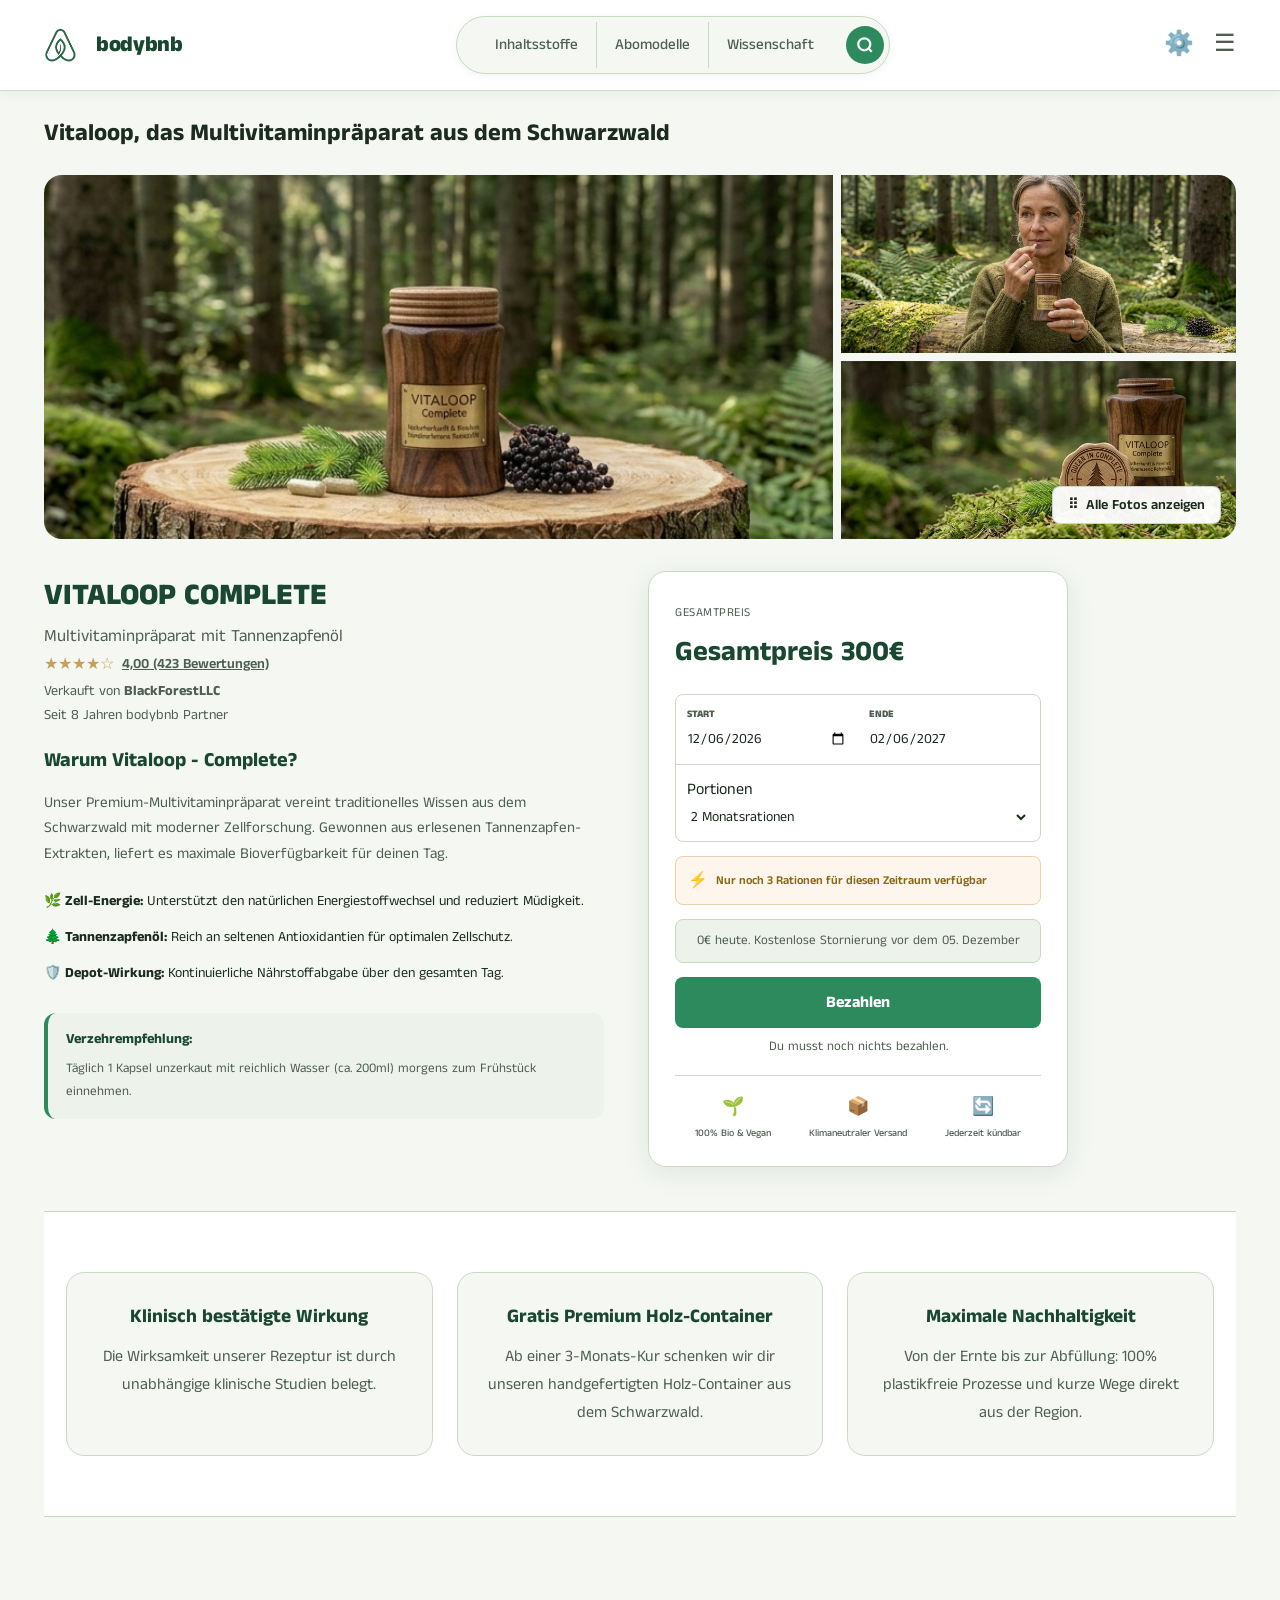
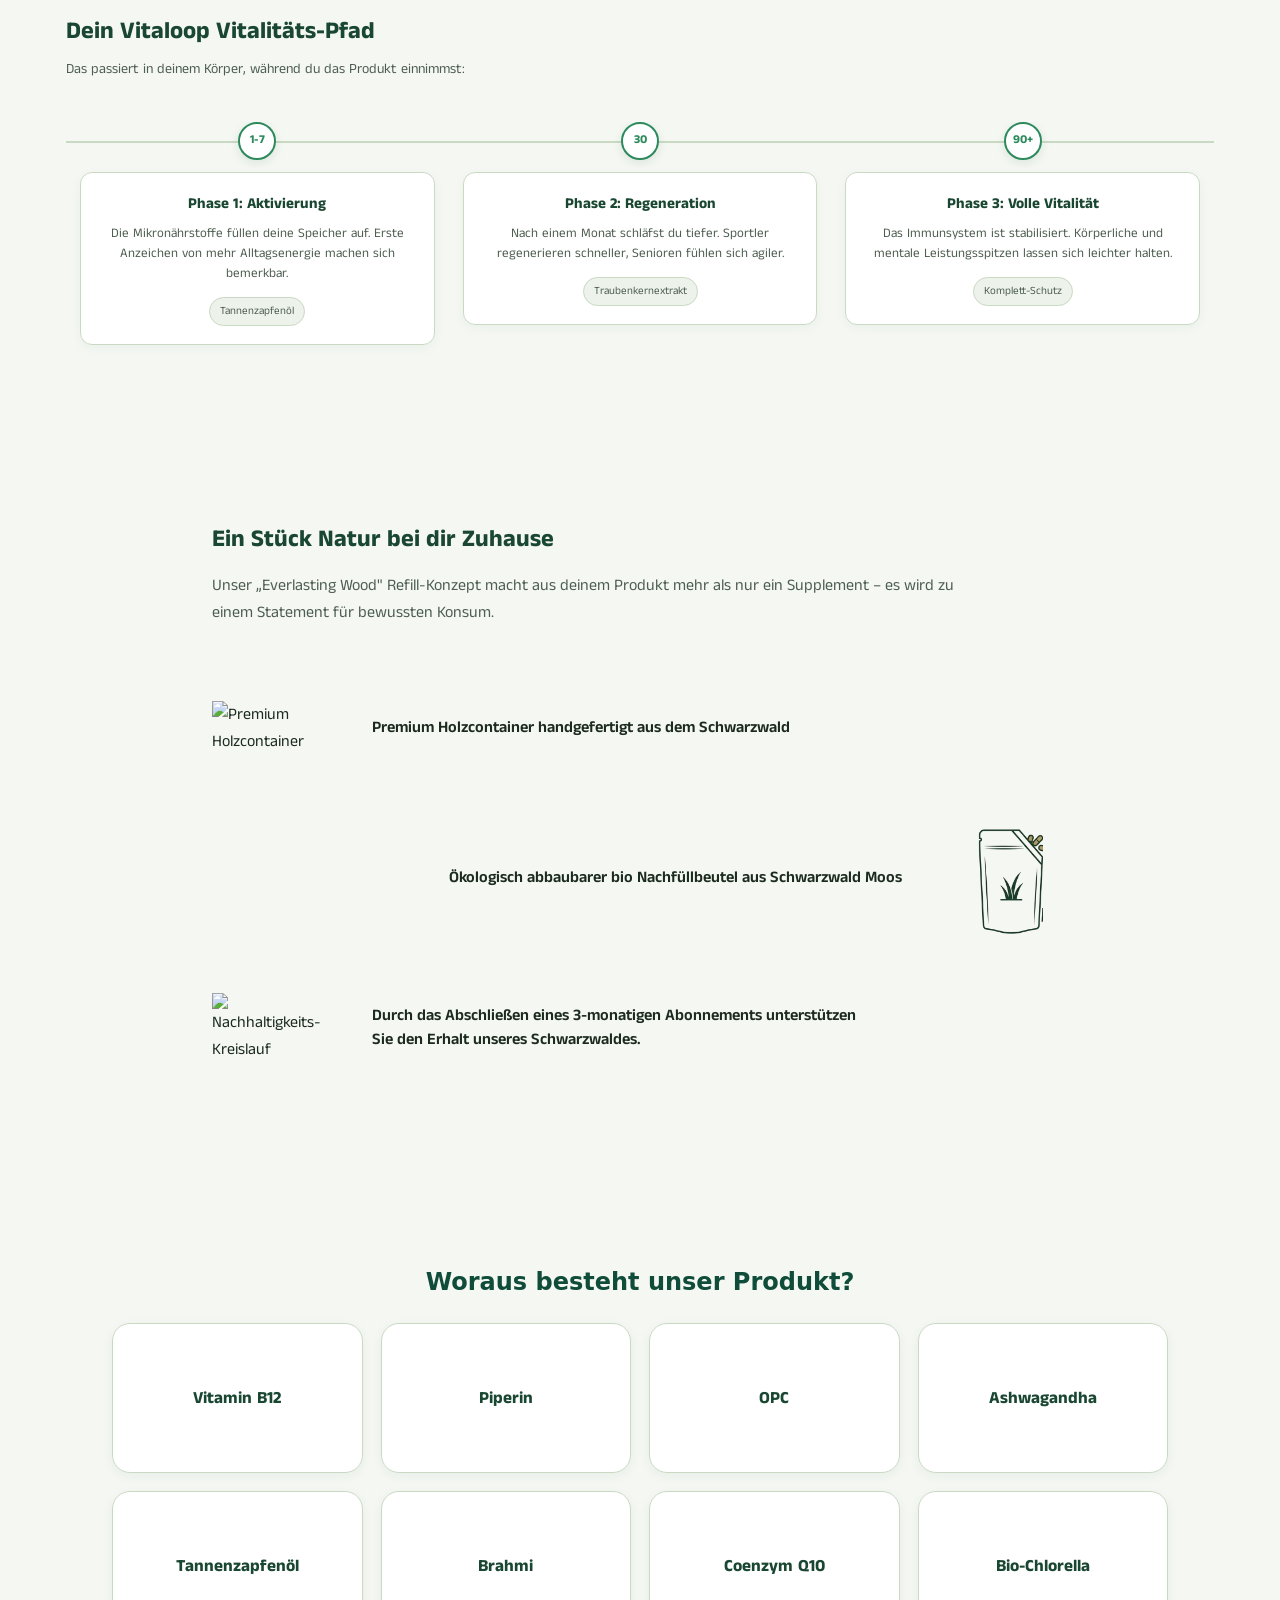
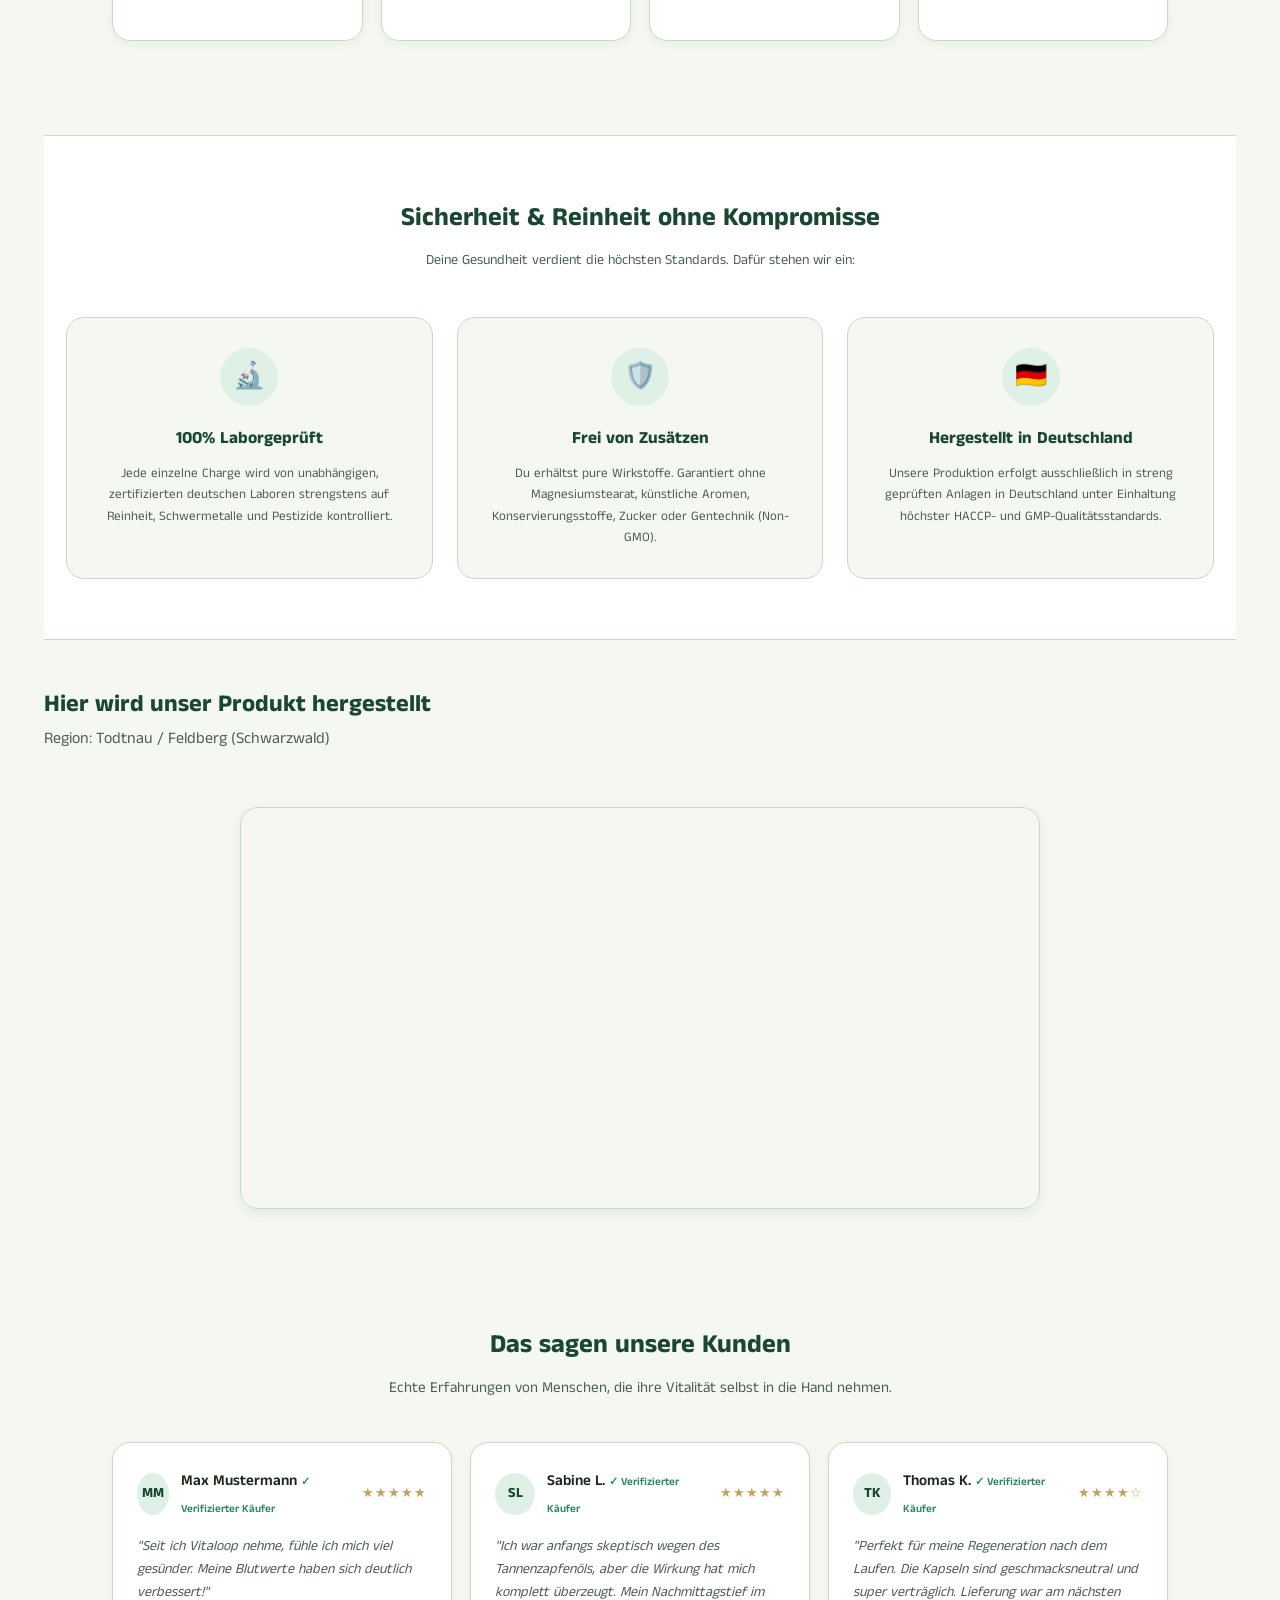
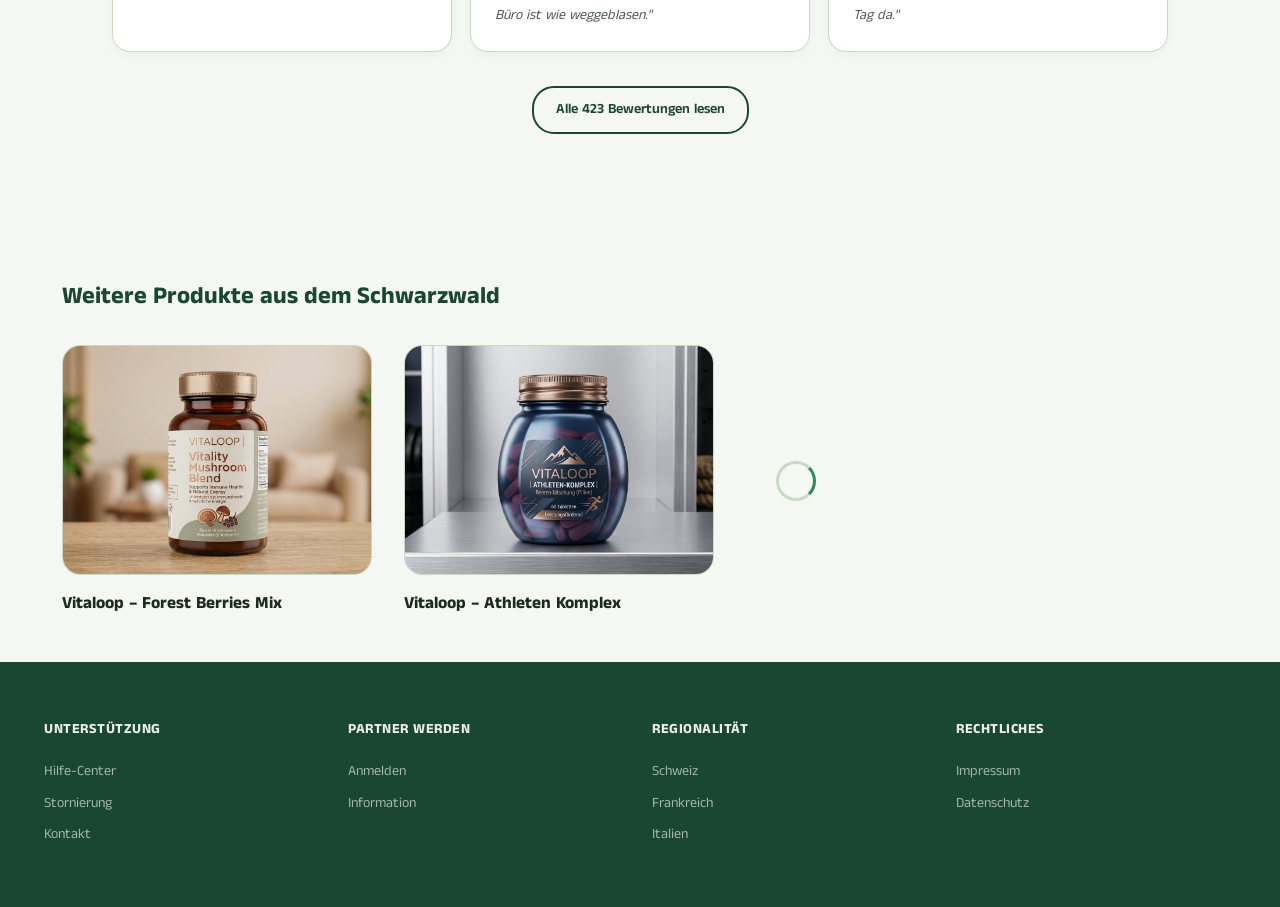
==== index.html @ e83a1201 "Add files via upload" ====
<!DOCTYPE html>
<html lang="de">
<head>
    <meta charset="UTF-8">
    <meta name="viewport" content="width=device-width, initial-scale=1.0">
    <title>Vitaloop</title>
    <link rel="icon" type="image/png" href="Screenshot 2026-05-13 132258.png">
    <link rel="preconnect" href="https://fonts.googleapis.com">
    <link rel="preconnect" href="https://fonts.gstatic.com" crossorigin>
    <link href="https://fonts.googleapis.com/css2?family=Anek+Tamil:wght@100..800&display=swap" rel="stylesheet">
    <link rel="stylesheet" href="style.css">
</head>
<body>
    <div id="top"></div>

    <div class="scroll-progress-container">
        <div class="scroll-progress-bar" id="scrollBar"></div>
    </div>

<header class="header">
    <a href="#top" style="text-decoration: none; color: inherit;">
        <div class="logo-area" id="logo-scroll" style="cursor: pointer;">
            <img src="LogoRentner.png" alt="bodybnb Logo" class="header-logo">
            <span class="brand-name">bodybnb</span>
        </div>
    </a>
    <div class="nav-search-container">
        <ul class="nav-menu">
            <li class="nav-item">
                Inhaltsstoffe
                <ul class="dropdown">
                    <li>Vitamin A</li>
                    <li>Vitamin B</li>
                    <li>Vitamin B12</li>
                    <li>Vitamin C</li>
                    <li>Vitamin D</li>
                    <li>Vitamin E</li>
                    <li>Vitamin K</li>
                </ul>
            </li>
            <li class="nav-item">
                Abomodelle
                <ul class="dropdown">
                    <li>1 Monat</li>
                    <li>3 Monate</li>
                    <li>6 Monate</li>
                    <li>12 Monate</li>
                </ul>
            </li>
            <li class="nav-item">
                Wissenschaft
                <ul class="dropdown">
                    <li>Hersteller</li>
                    <li>Information</li>
                </ul>
            </li>
        </ul>
        <button class="search-btn">
            <svg width="18" height="18" viewBox="0 0 24 24" fill="none" stroke="currentColor" stroke-width="3">
                <circle cx="11" cy="11" r="8"></circle>
                <line x1="21" y1="21" x2="16.65" y2="16.65"></line>
            </svg>
        </button>
    </div>

   <div class="right-icons">
    
    <div class="dropdown-wrapper">
        <span id="settings-trigger" style="cursor:pointer;">⚙️</span>
        <div id="country-modal" class="dropdown-popover">
            <div class="modal-content">
                <h4>Land auswählen</h4>
                <ul>
                    <li><a href="#">Schweiz</a></li>
                    <li><a href="#">Frankreich</a></li>
                    <li><a href="#">Italien</a></li>
                    <li><a href="#">Schweden</a></li>
                </ul>
            </div>
        </div>
    </div>

    <div class="dropdown-wrapper">
        <span id="burger-trigger" style="cursor:pointer;">☰</span>
        <div id="burger-modal" class="dropdown-popover">
            <div class="modal-content">
                <ul>
                    <li><a href="#">Registrieren</a></li>
                    <li><a href="#" class="logout-link">Ausloggen</a></li>
                </ul>
            </div>
        </div>
    </div>

</div>
</header>

<div class="action-bar-top">
    <div class="product-main-title">
        Vitaloop, das Multivitaminpräparat aus dem Schwarzwald
    </div>
</div>

<section class="gallery-grid">
    <div class="main-image-container">
        <img src="HeaderBild1.0.png" alt="Vitaloop Hauptbild" class="gallery-img-large">
    </div>
    <div class="side-images-container">
        <div class="side-image-wrapper">
            <img src="HeaderBild4.0.png" alt="Vitaloop Detail" class="gallery-img-small top-right">
        </div>
        <div class="side-image-wrapper">
            <img src="HeaderBild3.0.png" alt="Vitaloop Holzcontainer" class="gallery-img-small bottom-right">
            <button id="show-all-photos">
                <span>⠿</span> Alle Fotos anzeigen
            </button>
        </div>
    </div>
</section>

<main class="main-content">

    <div class="booking-and-info">

         <div class="product-display">
            <div class="product-header-info">
                <h1 class="product-title">VITALOOP COMPLETE</h1>
                <p class="product-subtitle">Multivitaminpräparat mit Tannenzapfenöl</p>
                <div class="rating-line">
                    <span class="stars">★★★★☆</span>
                    <span class="rating-text">4,00 (423 Bewertungen)</span>
                </div>
                <p class="seller-info">Verkauft von <strong>BlackForestLLC</strong></p>
                <p class="partner-since">Seit 8 Jahren bodybnb Partner</p>
            </div>
            <div class="product-description-left">
    <h3>Warum Vitaloop - Complete?</h3>
    <p class="lead-text">
        Unser Premium-Multivitaminpräparat vereint traditionelles Wissen aus dem Schwarzwald mit moderner Zellforschung. Gewonnen aus erlesenen Tannenzapfen-Extrakten, liefert es maximale Bioverfügbarkeit für deinen Tag.
    </p>
    
    <div class="benefits-list-clean">
        <div class="benefit-row">🌿 <strong>Zell-Energie:</strong> Unterstützt den natürlichen Energiestoffwechsel und reduziert Müdigkeit.</div>
        <div class="benefit-row">🌲 <strong>Tannenzapfenöl:</strong> Reich an seltenen Antioxidantien für optimalen Zellschutz.</div>
        <div class="benefit-row">🛡️ <strong>Depot-Wirkung:</strong> Kontinuierliche Nährstoffabgabe über den gesamten Tag.</div>
    </div>

    <div class="usage-info">
        <h5>Verzehrempfehlung:</h5>
        <p>Täglich 1 Kapsel unzerkaut mit reichlich Wasser (ca. 200ml) morgens zum Frühstück einnehmen.</p>
    </div>
</div>
            
        </div>

       <div class="booking-container">
    <div class="booking-box sticky-box">

        <div class="price-header">
            <span class="price-label">Gesamtpreis</span>
            <h2 id="display-price">150€</h2>
        </div>
        
        <div class="booking-fields">
            <div class="date-input-group">
                <div class="field-item">
                    <label for="start-date">Start</label>
                    <input type="date" id="start-date" value="2026-05-13">
                </div>
                <div class="field-item">
                    <label for="end-date">Ende</label>
                    <input type="date" id="end-date" readonly>
                </div>
            </div>
            <div class="portion-selector">
                <label for="portion-select">Portionen</label>
                <select id="portion-select">
                    <option value="1" data-price="150">1 Monatsration</option>
                    <option value="2" data-price="300" selected>2 Monatsrationen</option>
                    <option value="3" data-price="450">3 Monatsrationen</option>
                    <option value="6" data-price="800">6 Monatsrationen</option>
                </select>
            </div>
        </div>
        
        <div class="live-ticker">
            <span class="ticker-icon">⚡</span>
            <p>Nur noch 3 Rationen für diesen Zeitraum verfügbar</p>
        </div>

        <div class="storno-info" id="storno-text">
            0€ heute. Kostenlose Stornierung bis 1 Tag vor Liefertermin
        </div>
        
        <button class="btn-reserve" id="btn-pay-trigger">Bezahlen</button>
        <p class="small-text">Du musst noch nichts bezahlen.</p>
        
        <hr class="divider">
        <div class="trust-badges">
            <div class="badge-item">
                <span class="badge-icon">🌱</span>
                <span>100% Bio & Vegan</span>
            </div>
            <div class="badge-item">
                <span class="badge-icon">📦</span>
                <span>Klimaneutraler Versand</span>
            </div>
            <div class="badge-item">
                <span class="badge-icon">🔄</span>
                <span>Jederzeit kündbar</span>
            </div>
        </div>

    </div>
</div>

    </div>

    <section class="usp-section">
        <div class="usp-card">
            <h3>Klinisch bestätigte Wirkung</h3>
            <p>Die Wirksamkeit unserer Rezeptur ist durch unabhängige klinische Studien belegt.</p>
        </div>
        <div class="usp-card">
            <h3>Gratis Premium Holz-Container</h3>
            <p>Ab einer 3-Monats-Kur schenken wir dir unseren handgefertigten Holz-Container aus dem Schwarzwald.</p>
        </div>
        <div class="usp-card">
            <h3>Maximale Nachhaltigkeit</h3>
            <p>Von der Ernte bis zur Abfüllung: 100% plastikfreie Prozesse und kurze Wege direkt aus der Region.</p>
        </div>
    </section>

    <section>
        <div class="timeline-section-horizontal">
    <h3 class="timeline-title">Dein Vitaloop Vitalitäts-Pfad</h3>
    <p class="timeline-subtitle">Das passiert in deinem Körper, während du das Produkt einnimmst:</p>

    <div class="timeline-scroll-wrapper">
        <div class="timeline-container-horizontal">
            
            <div class="timeline-item-horizontal">
                <div class="timeline-badge-horizontal">1-7</div>
                <div class="timeline-content-horizontal">
                    <h4>Phase 1: Aktivierung</h4>
                    <p>Die Mikronährstoffe füllen deine Speicher auf. Erste Anzeichen von mehr Alltagsenergie machen sich bemerkbar.</p>
                    <span class="ingredient-tag">Tannenzapfenöl</span>
                </div>
            </div>

            <div class="timeline-item-horizontal">
                <div class="timeline-badge-horizontal">30</div>
                <div class="timeline-content-horizontal">
                    <h4>Phase 2: Regeneration</h4>
                    <p>Nach einem Monat schläfst du tiefer. Sportler regenerieren schneller, Senioren fühlen sich agiler.</p>
                    <span class="ingredient-tag">Traubenkernextrakt</span>
                </div>
            </div>

            <div class="timeline-item-horizontal">
                <div class="timeline-badge-horizontal">90+</div>
                <div class="timeline-content-horizontal">
                    <h4>Phase 3: Volle Vitalität</h4>
                    <p>Das Immunsystem ist stabilisiert. Körperliche und mentale Leistungsspitzen lassen sich leichter halten.</p>
                    <span class="ingredient-tag">Komplett-Schutz</span>
                </div>
            </div>

        </div>
    </div>
</div>
    </section>


    <section class="refill-section">
    <h2 class="refill-main-title">Ein Stück Natur bei dir Zuhause</h2>
    <p class="refill-subtitle">Unser „Everlasting Wood" Refill-Konzept macht aus deinem Produkt mehr als nur ein Supplement – es wird zu einem Statement für bewussten Konsum.</p>
    
    <div class="refill-content-container">
        <div class="refill-row row-left">
            <div class="refill-img-box"><img src="Packung_01.png" alt="Premium Holzcontainer"></div>
            <div class="refill-text-box">
                <p class="js-typewriter">Premium Holzcontainer handgefertigt aus dem Schwarzwald</p>
            </div>
        </div>

        <div class="refill-row row-right">
            <div class="refill-text-box">
                <p class="js-typewriter">Ökologisch abbaubarer bio Nachfüllbeutel aus Schwarzwald Moos</p>
            </div>
            <div class="refill-img-box"><img src="Verpackung_01.png" alt="Ökologischer Nachfüllbeutel"></div>
        </div>

        <div class="refill-row row-left">
            <div class="refill-img-box"><img src="Kreislauf_01.png" alt="Nachhaltigkeits-Kreislauf"></div>
            <div class="refill-text-box">
                <p class="js-typewriter">Durch das Abschließen eines 3-monatigen Abonnements unterstützen Sie den Erhalt unseres Schwarzwaldes.</p>
            </div>
        </div>
    </div>
</section>

   <section class="ingredients-section">
    <h2 style="text-align: center; padding: 20px; color: #0f4c3a; font-family: system-ui, sans-serif;">Woraus besteht unser Produkt?</h2>
    
    <div class="ingredients-grid">
        
        <div class="ingredient-card" onclick="flipCard(this)">
            <div class="card-inner">
                <div class="card-front">
                    <strong>Vitamin B12</strong>
                </div>
                <div class="card-back">
                    <p><strong>Vitamin B12</strong><br>Sorgt für spürbare Kraft im Alltag, unterstützt deinen Energiestoffwechsel und reduziert Müdigkeit.</p>
                </div>
            </div>
        </div>

        <div class="ingredient-card" onclick="flipCard(this)">
            <div class="card-inner">
                <div class="card-front">
                    <strong>Piperin</strong>
                </div>
                <div class="card-back">
                    <p><strong>Piperin</strong><br>Gewonnen aus schwarzem Pfeffer. Es sorgt für eine optimale Aufnahme aller anderen Nährstoffe im Körper.</p>
                </div>
            </div>
        </div>

        <div class="ingredient-card" onclick="flipCard(this)">
            <div class="card-inner">
                <div class="card-front">
                    <strong>OPC</strong>
                </div>
                <div class="card-back">
                    <p><strong>OPC (Traubenkernextrakt)</strong><br>Ein extrem starkes, natürliches Antioxidans, das deine Zellen vor oxidativem Stress schützt.</p>
                </div>
            </div>
        </div>

        <div class="ingredient-card" onclick="flipCard(this)">
            <div class="card-inner">
                <div class="card-front">
                    <strong>Ashwagandha</strong>
                </div>
                <div class="card-back">
                    <p><strong>Ashwagandha</strong><br>Die traditionelle Wurzel sorgt für innere Ruhe, emotionale Balance und hilft beim Stressabbau.</p>
                </div>
            </div>
        </div>

        <div class="ingredient-card" onclick="flipCard(this)">
            <div class="card-inner">
                <div class="card-front">
                    <strong>Tannenzapfenöl</strong>
                </div>
                <div class="card-back">
                    <p><strong>Tannenzapfenöl</strong><br>Unsere regionale Essenz aus dem Schwarzwald. Verleiht die waldige Frische und unterstützt die Atemwege.</p>
                </div>
            </div>
        </div>

        <div class="ingredient-card" onclick="flipCard(this)">
            <div class="card-inner">
                <div class="card-front">
                    <strong>Brahmi</strong>
                </div>
                <div class="card-back">
                    <p><strong>Brahmi (Bacopa Monnieri)</strong><br>Das Superkraut für dein Gehirn. Verbessert die Merkfähigkeit, den Fokus und die mentale Klarheit.</p>
                </div>
            </div>
        </div>

        <div class="ingredient-card" onclick="flipCard(this)">
            <div class="card-inner">
                <div class="card-front">
                    <strong>Coenzym Q10</strong>
                </div>
                <div class="card-back">
                    <p><strong>Coenzym Q10</strong><br>Ein körpereigener Baustein, der direkt in den Mitochondrien für frische Zellenergie sorgt.</p>
                </div>
            </div>
        </div>

        <div class="ingredient-card" onclick="flipCard(this)">
            <div class="card-inner">
                <div class="card-front">
                    <strong>Bio-Chlorella</strong>
                </div>
                <div class="card-back">
                    <p><strong>Bio-Chlorella</strong><br>Nährstoffreiches Algen-Superfood, welches die natürliche Entgiftung deines Körpers ideal begleitet.</p>
                </div>
            </div>
        </div>

    </div>

</section>

    <div class="quality-guarantee-banner">
    <div class="guarantee-container">
        <h3 class="guarantee-title">Sicherheit & Reinheit ohne Kompromisse</h3>
        <p class="guarantee-subtitle">Deine Gesundheit verdient die höchsten Standards. Dafür stehen wir ein:</p>
        
        <div class="guarantee-grid">
            <div class="guarantee-item">
                <div class="guarantee-icon-wrapper">
                    <span class="guarantee-emoji">🔬</span>
                </div>
                <h4>100% Laborgeprüft</h4>
                <p>Jede einzelne Charge wird von unabhängigen, zertifizierten deutschen Laboren strengstens auf Reinheit, Schwermetalle und Pestizide kontrolliert.</p>
            </div>

            <div class="guarantee-item">
                <div class="guarantee-icon-wrapper">
                    <span class="guarantee-emoji">🛡️</span>
                </div>
                <h4>Frei von Zusätzen</h4>
                <p>Du erhältst pure Wirkstoffe. Garantiert ohne Magnesiumstearat, künstliche Aromen, Konservierungsstoffe, Zucker oder Gentechnik (Non-GMO).</p>
            </div>

            <div class="guarantee-item">
                <div class="guarantee-icon-wrapper">
                    <span class="guarantee-emoji">🇩🇪</span>
                </div>
                <h4>Hergestellt in Deutschland</h4>
                <p>Unsere Produktion erfolgt ausschließlich in streng geprüften Anlagen in Deutschland unter Einhaltung höchster HACCP- und GMP-Qualitätsstandards.</p>
            </div>
        </div>
    </div>
</div>

    <section class="origin-section">
        <h2>Hier wird unser Produkt hergestellt</h2>
        <p>Region: Todtnau / Feldberg (Schwarzwald)</p>
    </section>

    <section class="map-section">
        <div class="map-responsive">
            <iframe
                src="https://www.google.com/maps/embed?pb=!1m18!1m12!1m3!1d42878.07727181048!2d7.915570530189726!3d47.83226955074256!2m3!1f0!2f0!3f0!3m2!1i1024!2i768!4f13.1!3m3!1m2!1s0x4790f199320e6a8d%3A0x422d398939b9770!2s79674%20Todtnau!5e0!3m2!1sde!2sde!4v1700000000000!5m2!1sde!2sde"
                width="600" height="450" style="border:0;"
                allowfullscreen="" loading="lazy"
                referrerpolicy="no-referrer-when-downgrade">
            </iframe>
        </div>
    </section>

   <div class="reviews-section">
    <div class="reviews-header">
        <h2>Das sagen unsere Kunden</h2>
        <p>Echte Erfahrungen von Menschen, die ihre Vitalität selbst in die Hand nehmen.</p>
    </div>

    <!-- Das Kachel-Grid -->
    <div class="reviews-grid">
        
        <!-- Bewertung 1 (Max Mustermann) -->
        <div class="review-card">
            <div class="review-card-header">
                <div class="user-avatar">MM</div>
                <div class="user-info">
                    <span class="user-name">Max Mustermann</span>
                    <span class="verified-buyer">✓ Verifizierter Käufer</span>
                </div>
                <div class="review-stars">★★★★★</div>
            </div>
            <p class="review-text">"Seit ich Vitaloop nehme, fühle ich mich viel gesünder. Meine Blutwerte haben sich deutlich verbessert!"</p>
        </div>

        <!-- Bewertung 2 -->
        <div class="review-card">
            <div class="review-card-header">
                <div class="user-avatar">SL</div>
                <div class="user-info">
                    <span class="user-name">Sabine L.</span>
                    <span class="verified-buyer">✓ Verifizierter Käufer</span>
                </div>
                <div class="review-stars">★★★★★</div>
            </div>
            <p class="review-text">"Ich war anfangs skeptisch wegen des Tannenzapfenöls, aber die Wirkung hat mich komplett überzeugt. Mein Nachmittagstief im Büro ist wie weggeblasen."</p>
        </div>

        <!-- Bewertung 3 -->
        <div class="review-card">
            <div class="review-card-header">
                <div class="user-avatar">TK</div>
                <div class="user-info">
                    <span class="user-name">Thomas K.</span>
                    <span class="verified-buyer">✓ Verifizierter Käufer</span>
                </div>
                <div class="review-stars">★★★★☆</div>
            </div>
            <p class="review-text">"Perfekt für meine Regeneration nach dem Laufen. Die Kapseln sind geschmacksneutral und super verträglich. Lieferung war am nächsten Tag da."</p>
        </div>

    </div>

    <!-- Der verfeinerte Link für alle Bewertungen -->
    <div class="reviews-footer">
        <a href="#" class="btn-all-reviews">Alle 423 Bewertungen lesen</a>
    </div>
</div>

</main>

<section class="more-products-section">
    <h2 class="more-products-title">Weitere Produkte aus dem Schwarzwald</h2>
    <div class="products-carousel-wrapper">
        
        <a href="forest-berries.html" class="product-card-link">
            <div class="product-card">
                <div class="product-img-box"><img src="Produkt_03.png" alt="Vitaloop - Forest Berries Mix"></div>
                <h3 class="product-card-title">Vitaloop – Forest Berries Mix</h3>
            </div>
        </a>

        <a href="athleten-komplex.html" class="product-card-link">
            <div class="product-card">
                <div class="product-img-box"><img src="Produkt_01.png" alt="Vitaloop - Athleten Komplex"></div>
                <h3 class="product-card-title">Vitaloop – Athleten Komplex</h3>
            </div>
        </a>

        <div class="carousel-indicator-box">
            <div class="loading-circle-indicator"></div>
        </div>
    </div>
</section>

<footer>
    <div>
        <h4>Unterstützung</h4>
        <ul>
            <li>Hilfe-Center</li>
            <li>Stornierung</li>
            <li>Kontakt</li>
        </ul>
    </div>
    <div>
        <h4>Partner werden</h4>
        <ul>
            <li>Anmelden</li>
            <li>Information</li>
        </ul>
    </div>
    <div>
        <h4>Regionalität</h4>
        <ul>
            <li>Schweiz</li>
            <li>Frankreich</li>
            <li>Italien</li>
        </ul>
    </div>
    <div>
        <h4>Rechtliches</h4>
        <ul>
            <li>Impressum</li>
            <li>Datenschutz</li>
        </ul>
    </div>
</footer>

<div id="galleryModal" class="gallery-overlay">
    <button class="close-gallery-btn" id="closeGallery">&times;</button>

    <button class="gallery-arrow arrow-left" id="prevImage">&#10094;</button>

    <div class="gallery-content">
        <img id="activeGalleryImage" src="dein-bild1.jpg" alt="Vitaloop Produktansicht">
        <div id="galleryCaption" class="gallery-caption">Ansicht 1 von 3</div>
    </div>

    <button class="gallery-arrow arrow-right" id="nextImage">&#10095;</button>
</div>

<script>
    function flipCard(cardElement) {
        // Prüft, ob das Element im HTML existiert und schaltet die Drehung um
        if (cardElement) {
            cardElement.classList.toggle('flipped');
        }
    }
</script>

<div id="paymentModal" class="modal-overlay">
    <div class="modal-card">
        <button class="close-modal-btn" id="closeModal">&times;</button>
        <h3>Deine Bestellung</h3>
        <p class="modal-subtitle">Zusammenfassung deines BodyBnB Abos</p>
        
        <div class="modal-summary-box">
            <div class="summary-item"><strong>Produkt:</strong> <span>Vitaloop - Complete</span></div>
            <div class="summary-item"><strong>Start-Datum:</strong> <span id="modal-start-date">-</span></div>
            <div class="summary-item"><strong>End-Datum:</strong> <span id="modal-end-date">-</span></div>
            <hr>
            <div class="summary-item total-row"><strong>Gesamtbetrag:</strong> <span id="modal-total-price">-</span></div>
        </div>

        <h4>Zahlungsmethode auswählen:</h4>
        <div class="payment-methods-grid">
            <label class="method-tile">
                <input type="radio" name="payment-method" value="paypal" checked>
                <span class="method-name">PayPal</span>
            </label>
            <label class="method-tile">
                <input type="radio" name="payment-method" value="credit-card">
                <span class="method-name">Kreditkarte</span>
            </label>
            <label class="method-tile">
                <input type="radio" name="payment-method" value="sepa">
                <span class="method-name">SEPA-Lastschrift</span>
            </label>
        </div>

        <button class="btn-confirm-final">Jetzt zahlungspflichtig bestellen</button>
    </div>
</div>
<script src="script.js"></script>
</body>
</html>
---- style.css ----
/* ==========================================================================
   VARIABLEN & RESET
   ========================================================================== */
:root {
    --primary:     #1A4731;
    --accent:      #2D8A5D;
    --accent-soft: #4FA87A;
    --highlight:   #C5A059;
    --bg-page:     #F4F7F2;
    --bg-surface:  #FFFFFF;
    --bg-card:     #EDF2EA;
    --text-main:   #1C2B1E;
    --text-muted:  #4E5E50;
    --border:      #C9D9C4;
    --radius-sm:   8px;
    --radius-md:   12px;
    --radius-lg:   18px;
}

*, *::before, *::after {
    box-sizing: border-box;
    margin: 0;
    padding: 0;
    font-family: 'Anek Tamil', sans-serif;
}

html { scroll-behavior: smooth; }

body {
    background: var(--bg-page);
    color: var(--text-main);
    font-size: 16px;
    line-height: 1.7;
}

h1, h2, h3 { font-weight: 700; color: var(--primary); }
h1 { font-size: 1.9rem; }
h2 { font-size: 1.5rem; }
h3 { font-size: 1.2rem; }
p  { color: var(--text-muted); line-height: 1.75; }

/* ==========================================================================
   SCROLL-PROGRESS
   ========================================================================== */
.scroll-progress-container {
    position: fixed;
    top: 0; left: 0;
    width: 100%; height: 4px;
    z-index: 9999;
}
.scroll-progress-bar {
    height: 100%;
    width: 0%;
    background: linear-gradient(90deg, var(--primary), var(--accent-soft));
    transition: width 0.1s ease-out;
}

/* ==========================================================================
   HEADER
   ========================================================================== */
.header {
    display: flex;
    align-items: center;
    justify-content: space-between;
    padding: 16px 44px;
    background: var(--bg-surface);
    border-bottom: 1px solid var(--border);
    position: sticky;
    top: 0;
    z-index: 1000;
    box-shadow: 0 2px 12px rgba(26,71,49,0.06);
}

.logo-area  { display: flex; align-items: center; gap: 10px; }
.header-logo { height: 34px; }
.brand-name  { font-size: 22px; font-weight: 800; color: var(--primary); margin-left: 10px; letter-spacing: -0.3px; }

.nav-search-container {
    display: flex;
    align-items: center;
    background: var(--bg-page);
    border: 1px solid var(--border);
    border-radius: 50px;
    padding: 5px 5px 5px 20px;
    box-shadow: 0 2px 8px rgba(26,71,49,0.06);
}

.nav-menu   { display: flex; list-style: none; }
.nav-item   { position: relative; padding: 10px 18px; cursor: pointer; font-size: 15px; font-weight: 500; color: var(--text-muted); border-right: 1px solid var(--border); transition: color 0.2s; }
.nav-item:last-child { border-right: none; }
.nav-item:hover      { color: var(--accent); }

.dropdown {
    display: none;
    position: absolute;
    top: calc(100% + 10px);
    left: 0;
    background: var(--bg-surface);
    border: 1px solid var(--border);
    min-width: 190px;
    border-radius: var(--radius-md);
    list-style: none;
    padding: 8px 0;
    z-index: 1001;
    box-shadow: 0 8px 24px rgba(26,71,49,0.08);
}
.nav-item:hover .dropdown { display: block; }
.dropdown li { padding: 11px 20px; color: var(--text-muted); font-size: 15px; cursor: pointer; transition: background 0.2s; }
.dropdown li:hover { background: var(--bg-card); color: var(--accent); }

.search-btn {
    background: var(--accent);
    border: none;
    width: 38px; height: 38px;
    border-radius: 50%;
    color: #fff;
    display: flex; align-items: center; justify-content: center;
    margin-left: 14px;
    cursor: pointer;
    transition: background 0.2s;
}
.search-btn:hover { background: var(--primary); }

.right-icons    { display: flex; align-items: center; gap: 20px; }
.dropdown-wrapper { position: relative; display: inline-block; }

.dropdown-popover {
    display: none;
    position: absolute;
    top: calc(100% + 10px);
    right: 0;
    width: 190px;
    background: var(--bg-surface);
    border: 1px solid var(--border);
    border-radius: var(--radius-md);
    padding: 10px;
    z-index: 1000;
    box-shadow: 0 8px 24px rgba(26,71,49,0.08);
}
.dropdown-popover ul  { list-style: none; }
.dropdown-popover h4  { font-size: 11px; color: var(--text-muted); text-transform: uppercase; letter-spacing: 0.5px; padding: 0 8px 8px; }
.dropdown-popover a   { display: block; padding: 9px 11px; font-size: 14px; color: var(--text-main); text-decoration: none; border-radius: var(--radius-sm); transition: background 0.2s; }
.dropdown-popover a:hover { background: var(--bg-card); color: var(--primary); }
.dropdown-popover a.logout-link:hover { color: #C0392B; background: #FDF0EF; }

#settings-trigger, #burger-trigger { font-size: 24px; cursor: pointer; color: var(--text-muted); transition: color 0.2s; display: flex; align-items: center; }
#settings-trigger:hover, #burger-trigger:hover { color: var(--accent); }

.target-group-switcher { display: flex; gap: 6px; background: var(--bg-card); padding: 4px; border-radius: 30px; border: 1px solid var(--border); }
.switch-btn { border: none; padding: 7px 15px; border-radius: 20px; cursor: pointer; font-weight: 600; font-size: 13px; background: transparent; color: var(--text-muted); transition: all 0.2s; }
.switch-btn.active { background: var(--bg-surface); color: var(--primary); box-shadow: 0 2px 6px rgba(0,0,0,0.08); }

/* ==========================================================================
   ACTION BAR
   ========================================================================== */
.action-bar-top {
    display: flex;
    justify-content: space-between;
    align-items: flex-end;
    padding: 22px 44px 12px;
    max-width: 1300px;
    margin: 0 auto;
}
.product-main-title { font-size: 24px; font-weight: 700; color: var(--text-main); }

/* ==========================================================================
   GALERIE
   ========================================================================== */
.gallery-grid {
    display: grid;
    grid-template-columns: 2fr 1fr;
    gap: 8px;
    padding: 0 44px;
    max-width: 1300px;
    margin: 10px auto;
}
.main-image-container img { width: 100%; height: 100%; object-fit: cover; border-radius: var(--radius-lg) 0 0 var(--radius-lg); display: block; }
.side-images-container    { display: grid; grid-template-rows: 1fr 1fr; gap: 8px; }
.side-image-wrapper       { position: relative; height: 100%; display: block; width: 100%; }
.gallery-img-small        { width: 100%; height: 100%; object-fit: cover; display: block; }
.top-right    { border-radius: 0 var(--radius-lg) 0 0; }
.bottom-right { border-radius: 0 0 var(--radius-lg) 0; }

#show-all-photos {
    position: absolute; bottom: 15px; right: 15px; z-index: 10;
    background: rgba(255,255,255,0.95);
    color: var(--text-main);
    border: 1px solid rgba(26,71,49,0.2);
    border-radius: var(--radius-sm);
    padding: 8px 15px;
    font-size: 14px; font-weight: 600;
    cursor: pointer;
    display: flex; align-items: center; gap: 8px;
    box-shadow: 0 4px 12px rgba(0,0,0,0.08);
    transition: background 0.2s;
}
#show-all-photos:hover { background: var(--bg-card); }

/* ==========================================================================
   MAIN CONTENT
   ========================================================================== */
.main-content {
    display: flex;
    flex-direction: column;
    padding: 22px 44px;
    max-width: 1300px;
    margin: 0 auto;
    gap: 44px;
}
.booking-and-info { display: flex; gap: 44px; align-items: flex-start; }

/* ==========================================================================
   PRODUKTINFO
   ========================================================================== */
.product-display  { display: flex; flex-direction: column; gap: 16px; }
.product-title    { font-size: 30px; font-weight: 800; color: var(--primary); }
.product-subtitle { font-size: 17px; color: var(--text-muted); }
.rating-line      { display: flex; align-items: center; gap: 8px; }
.stars            { color: var(--highlight); font-size: 16px; }
.rating-text      { font-weight: 600; font-size: 14px; color: var(--text-muted); text-decoration: underline; cursor: pointer; }
.seller-info, .partner-since { font-size: 14px; color: var(--text-muted); }

/* Produktbeschreibung */
.product-description-left { max-width: 560px; }
.product-description-left h3 { color: var(--primary); font-size: 20px; margin-bottom: 12px; }
.lead-text   { color: var(--text-muted); font-size: 15px; line-height: 1.7; margin-bottom: 24px; }
.benefits-list-clean { display: flex; flex-direction: column; gap: 12px; margin-bottom: 28px; }
.benefit-row { font-size: 14px; color: var(--text-main); }
.usage-info  { background: var(--bg-card); padding: 15px 18px; border-radius: var(--radius-md); border-left: 4px solid var(--accent); }
.usage-info h5 { margin-bottom: 6px; color: var(--primary); font-size: 14px; }
.usage-info p  { font-size: 13px; color: var(--text-muted); margin: 0; }

/* ==========================================================================
   BUCHUNGSBOX
   ========================================================================== */
.booking-container { width: 100%; max-width: 420px; }
.sticky-box {
    position: sticky; top: 100px;
    background: var(--bg-surface);
    border: 1px solid var(--border);
    border-radius: var(--radius-lg);
    padding: 26px;
    box-shadow: 0 6px 28px rgba(26,71,49,0.09);
}

.booking-rating { display: flex; align-items: center; gap: 6px; margin-bottom: 12px; font-size: 13px; }
.booking-rating .stars { color: var(--highlight); }
.booking-rating .rating-text { color: var(--text-muted); }

.price-header { margin-bottom: 18px; }
.price-header .price-label { font-size: 12px; color: var(--text-muted); text-transform: uppercase; letter-spacing: 0.5px; }
#display-price { font-size: 28px; font-weight: 700; color: var(--primary); margin-top: 4px; }

.live-ticker {
    display: flex; align-items: center; gap: 8px;
    background: #FEF6ED;
    border: 1px solid #E8D0A8;
    border-radius: var(--radius-sm);
    padding: 10px 12px;
    margin: 14px 0;
}
.live-ticker p { font-size: 12px; color: #8B6914; font-weight: 600; margin: 0; }

.booking-fields { border: 1px solid var(--border); border-radius: var(--radius-sm); margin: 14px 0; }
.date-input-group { display: flex; border-bottom: 1px solid var(--border); }
.field-item  { padding: 11px; flex: 1; }
.field-item label { display: block; font-size: 10px; font-weight: 800; text-transform: uppercase; color: var(--text-muted); margin-bottom: 2px; }
.field-item input { border: none; width: 100%; font-size: 14px; background: transparent; color: var(--text-main); outline: none; }
.portion-selector { padding: 11px; }
.portion-selector select { width: 100%; border: none; font-size: 14px; background: transparent; color: var(--text-main); cursor: pointer; outline: none; }

.btn-reserve {
    background: var(--accent);
    color: #fff;
    width: 100%;
    padding: 14px;
    border: none;
    border-radius: var(--radius-sm);
    font-size: 16px; font-weight: 700;
    cursor: pointer;
    transition: background 0.2s, transform 0.2s, box-shadow 0.2s;
}
.btn-reserve:hover { background: var(--primary); transform: translateY(-1px); box-shadow: 0 5px 16px rgba(26,71,49,0.2); }

.storno-info { background: var(--bg-card); border: 1px solid var(--border); border-radius: var(--radius-sm); padding: 10px 14px; font-size: 13px; text-align: center; color: var(--text-muted); margin-bottom: 14px; }
.small-text  { font-size: 13px; text-align: center; color: var(--text-muted); margin-top: 8px; }
.divider     { border: 0; border-top: 1px solid var(--border); margin: 16px 0; }

.trust-badges { display: flex; justify-content: space-between; gap: 8px; }
.badge-item   { display: flex; flex-direction: column; align-items: center; text-align: center; flex: 1; }
.badge-icon   { font-size: 18px; margin-bottom: 4px; }
.badge-item span:last-child { font-size: 10px; color: var(--text-muted); font-weight: 500; line-height: 1.3; }

/* ==========================================================================
   USP
   ========================================================================== */
.usp-section {
    display: grid;
    grid-template-columns: repeat(auto-fit, minmax(260px, 1fr));
    gap: 24px;
    padding: 60px 22px;
    background: var(--bg-surface);
    border-top: 1px solid var(--border);
    border-bottom: 1px solid var(--border);
}
.usp-card { text-align: center; padding: 28px 22px; background: var(--bg-page); border: 1px solid var(--border); border-radius: var(--radius-lg); transition: box-shadow 0.3s; }
.usp-card:hover { box-shadow: 0 6px 20px rgba(26,71,49,0.08); }
.usp-card h3 { color: var(--primary); margin-bottom: 10px; }

/* ==========================================================================
   REFILL
   ========================================================================== */
.refill-section { width: 100%; max-width: 900px; margin: 60px auto; padding: 0 22px; }
.refill-main-title { font-size: 24px; font-weight: 700; margin-bottom: 12px; color: var(--primary); }
.refill-subtitle   { font-size: 16px; line-height: 1.7; margin-bottom: 42px; color: var(--text-muted); max-width: 780px; }
.refill-content-container { display: flex; flex-direction: column; gap: 30px; }
.refill-row    { display: flex; align-items: center; gap: 40px; }
.row-right     { justify-content: flex-end; text-align: right; }
.refill-img-box { width: 120px; height: 120px; display: flex; justify-content: center; align-items: center; flex-shrink: 0; }
.refill-img-box img { max-width: 100%; max-height: 100%; object-fit: contain; transition: transform 0.3s cubic-bezier(0.25, 1, 0.5, 1); }
.refill-img-box:hover img { transform: scale(1.1) translateY(-4px); }
.refill-text-box { max-width: 500px; min-width: 280px; min-height: 80px; display: flex; align-items: center; }
.refill-text-box p { font-size: 16px; font-weight: 600; line-height: 1.5; color: var(--text-main); }

/* Typewriter */
.js-typewriter { font-size: 1.1rem; line-height: 1.6; color: var(--text-muted); display: inline-block; padding-right: 6px; }
.js-typewriter.typing { border-right: 2px solid var(--accent); animation: blink 0.7s infinite; }
.js-typewriter.typing-finished { border-right: 2px solid transparent; animation: none; }
@keyframes blink { 0%, 100% { border-color: transparent; } 50% { border-color: var(--accent); } }

/* ==========================================================================
   INHALTSSTOFFE (Flip-Cards)
   ========================================================================== */
.ingredients-section { max-width: 1100px; margin: 50px auto; padding: 0 22px; }
.ingredients-grid    { display: flex; gap: 18px; flex-wrap: wrap; justify-content: center; }
.ingredient-card     { flex: 1; min-width: 220px; max-width: 255px; height: 150px; perspective: 1000px; cursor: pointer; }
.card-inner { position: relative; width: 100%; height: 100%; transition: transform 0.6s cubic-bezier(0.4,0,0.2,1); transform-style: preserve-3d; }
.ingredient-card.flipped .card-inner { transform: rotateY(180deg); }
.card-front, .card-back {
    position: absolute; width: 100%; height: 100%;
    backface-visibility: hidden;
    -webkit-backface-visibility: hidden;
    border-radius: var(--radius-lg);
    border: 1px solid var(--border);
    display: flex; flex-direction: column; justify-content: center; align-items: center;
    padding: 20px; box-sizing: border-box;
}
.card-front { background: var(--bg-surface); color: var(--primary); font-size: 17px; font-weight: 700; box-shadow: 0 3px 12px rgba(26,71,49,0.05); }
.tap-hint   { font-size: 11px; color: var(--text-muted); margin-top: 10px; }
.card-back  { background: var(--bg-card); color: var(--text-muted); transform: rotateY(180deg); border-color: var(--accent-soft); }
.card-back p { font-size: 13px; line-height: 1.55; text-align: left; }

/* ==========================================================================
   TIMELINE
   ========================================================================== */
.timeline-section-horizontal { max-width: 1200px; margin: 50px auto; padding: 0 22px; }
.timeline-title    { font-size: 24px; margin-bottom: 5px; }
.timeline-subtitle { font-size: 14px; color: var(--text-muted); margin-bottom: 40px; }
.timeline-scroll-wrapper { overflow-x: auto; padding-bottom: 20px; scrollbar-width: thin; }
.timeline-container-horizontal { display: flex; justify-content: space-between; position: relative; min-width: 800px; padding-top: 50px; }
.timeline-container-horizontal::before { content: ''; position: absolute; top: 19px; left: 0; width: 100%; height: 2px; background: var(--border); z-index: 1; }
.timeline-item-horizontal    { position: relative; flex: 1; padding: 0 14px; z-index: 2; }
.timeline-badge-horizontal   { position: absolute; top: -50px; left: 50%; transform: translateX(-50%); width: 38px; height: 38px; background: var(--bg-surface); border: 2px solid var(--accent); color: var(--accent); border-radius: 50%; display: flex; align-items: center; justify-content: center; font-size: 12px; font-weight: 700; box-shadow: 0 3px 10px rgba(26,71,49,0.1); transition: background 0.3s, color 0.3s; }
.timeline-content-horizontal { background: var(--bg-surface); border: 1px solid var(--border); border-radius: var(--radius-md); padding: 18px; text-align: center; box-shadow: 0 3px 12px rgba(26,71,49,0.04); transition: transform 0.3s, border-color 0.3s, box-shadow 0.3s; }
.timeline-item-horizontal:hover .timeline-content-horizontal { transform: translateY(4px); border-color: var(--accent-soft); box-shadow: 0 8px 22px rgba(26,71,49,0.08); }
.timeline-item-horizontal:hover .timeline-badge-horizontal   { background: var(--accent); color: #fff; }
.timeline-content-horizontal h4 { margin-bottom: 8px; font-size: 15px; color: var(--primary); }
.timeline-content-horizontal p  { font-size: 13px; color: var(--text-muted); line-height: 1.55; margin-bottom: 12px; }
.ingredient-tag { display: inline-block; background: var(--bg-card); color: var(--text-muted); font-size: 11px; padding: 4px 10px; border-radius: 20px; border: 1px solid var(--border); }

/* ==========================================================================
   QUALITÄTS-BANNER
   ========================================================================== */
.quality-guarantee-banner { background: var(--bg-surface); border-top: 1px solid var(--border); border-bottom: 1px solid var(--border); padding: 60px 22px; }
.guarantee-container      { max-width: 1200px; margin: 0 auto; }
.guarantee-title          { text-align: center; font-size: 26px; color: var(--primary); margin-bottom: 8px; }
.guarantee-subtitle       { text-align: center; font-size: 14px; color: var(--text-muted); margin-bottom: 44px; }
.guarantee-grid           { display: flex; gap: 24px; flex-wrap: wrap; }
.guarantee-item {
    flex: 1; min-width: 260px;
    background: var(--bg-page);
    border: 1px solid var(--border);
    border-radius: var(--radius-lg);
    padding: 30px;
    text-align: center;
    transition: transform 0.3s, box-shadow 0.3s;
}
.guarantee-item:hover    { transform: translateY(-4px); box-shadow: 0 10px 28px rgba(26,71,49,0.08); }
.guarantee-icon-wrapper  { width: 58px; height: 58px; background: #DFF0E7; border-radius: 50%; display: flex; align-items: center; justify-content: center; margin: 0 auto 18px; }
.guarantee-emoji         { font-size: 26px; }
.guarantee-item h4       { margin-bottom: 10px; font-size: 17px; color: var(--primary); }
.guarantee-item p        { font-size: 13px; line-height: 1.65; }

/* ==========================================================================
   BEWERTUNGEN
   ========================================================================== */
.reviews-section { max-width: 1100px; margin: 60px auto; padding: 0 22px; }
.reviews-header  { text-align: center; margin-bottom: 40px; }
.reviews-header h2 { color: var(--primary); font-size: 26px; margin-bottom: 8px; }
.reviews-header p  { color: var(--text-muted); font-size: 15px; }
.reviews-grid    { display: flex; gap: 18px; flex-wrap: wrap; }
.review-card {
    flex: 1; min-width: 280px;
    background: var(--bg-surface);
    border: 1px solid var(--border);
    border-radius: var(--radius-lg);
    padding: 24px;
    box-shadow: 0 3px 12px rgba(26,71,49,0.04);
    transition: transform 0.2s, box-shadow 0.2s;
}
.review-card:hover { transform: translateY(-3px); box-shadow: 0 10px 26px rgba(26,71,49,0.08); }
.review-card-header { display: flex; align-items: center; gap: 12px; margin-bottom: 14px; position: relative; }
.user-avatar    { width: 42px; height: 42px; background: #DFF0E7; color: var(--primary); border-radius: 50%; display: flex; align-items: center; justify-content: center; font-weight: 700; font-size: 14px; }
.user-name      { font-weight: 600; font-size: 15px; color: var(--text-main); }
.verified-buyer { font-size: 11px; color: var(--accent); font-weight: 600; }
.review-stars   { margin-left: auto; color: var(--highlight); font-size: 13px; letter-spacing: 1px; }
.review-text    { font-size: 14px; color: var(--text-muted); line-height: 1.65; font-style: italic; }
.reviews-footer { text-align: center; margin-top: 34px; }
.btn-all-reviews { color: var(--primary); border: 2px solid var(--primary); padding: 10px 22px; border-radius: 22px; font-weight: 600; font-size: 14px; text-decoration: none; transition: background 0.2s, color 0.2s; display: inline-block; }
.btn-all-reviews:hover { background: var(--primary); color: #fff; }

/* ==========================================================================
   KARTE
   ========================================================================== */
.map-section { margin: 10px auto; width: 80%; max-width: 800px; }
.map-responsive { position: relative; width: 100%; padding-bottom: 50%; height: 0; overflow: hidden; border-radius: var(--radius-lg); border: 1px solid var(--border); box-shadow: 0 4px 14px rgba(26,71,49,0.07); }
.map-responsive iframe { position: absolute; top: 0; left: 0; width: 100%; height: 100%; }

/* ==========================================================================
   PRODUKT-KARTEN
   ========================================================================== */
.more-products-section { max-width: 1200px; margin: 60px auto 44px; padding: 0 22px; }
.more-products-title   { font-size: 24px; font-weight: 700; margin-bottom: 28px; color: var(--primary); }
.products-carousel-wrapper { display: flex; align-items: center; gap: 32px; }
.product-card-link { text-decoration: none; color: inherit; display: block; }
.product-card { display: flex; flex-direction: column; gap: 14px; width: 310px; flex-shrink: 0; transition: transform 0.3s cubic-bezier(0.25,0.46,0.45,0.94); }
.product-card-link:hover .product-card { transform: translateY(-5px); }
.product-img-box { width: 100%; height: 230px; border-radius: var(--radius-lg); overflow: hidden; background: var(--bg-card); border: 1px solid var(--border); }
.product-img-box img { width: 100%; height: 100%; object-fit: cover; transition: transform 0.3s ease; }
.product-card-link:hover .product-img-box img { transform: scale(1.04); }
.product-card-title { font-size: 17px; font-weight: 700; color: var(--text-main); }

.carousel-indicator-box { display: flex; justify-content: center; align-items: center; flex-grow: 1; max-width: 100px; }
.loading-circle-indicator { width: 40px; height: 40px; border: 3px solid var(--border); border-right-color: var(--accent); border-radius: 50%; }

/* ==========================================================================
   BEZAHL-MODAL
   ========================================================================== */
.modal-overlay { position: fixed; top: 0; left: 0; width: 100%; height: 100%; background: rgba(15,35,20,0.5); display: none; justify-content: center; align-items: center; z-index: 10000; backdrop-filter: blur(4px); }
.modal-card { background: var(--bg-surface); border: 1px solid var(--border); padding: 34px; border-radius: var(--radius-lg); max-width: 470px; width: 100%; position: relative; box-shadow: 0 16px 48px rgba(26,71,49,0.15); animation: modalPop 0.3s ease; }
.close-modal-btn { position: absolute; top: 14px; right: 18px; background: none; border: none; font-size: 28px; cursor: pointer; color: var(--text-muted); }
.close-modal-btn:hover { color: var(--text-main); }
.modal-card h3  { color: var(--primary); margin-bottom: 4px; }
.modal-subtitle { font-size: 13px; color: var(--text-muted); margin-bottom: 20px; }
.modal-summary-box { background: var(--bg-card); border: 1px solid var(--border); padding: 18px; border-radius: var(--radius-md); margin-bottom: 22px; }
.summary-item   { display: flex; justify-content: space-between; font-size: 14px; margin-bottom: 8px; color: var(--text-muted); }
.total-row      { font-size: 16px; color: var(--text-main); font-weight: 700; }
.payment-methods-grid { display: flex; flex-direction: column; gap: 9px; margin-bottom: 22px; }
.method-tile    { display: flex; align-items: center; gap: 12px; padding: 13px; border: 1px solid var(--border); border-radius: var(--radius-sm); cursor: pointer; font-size: 14px; transition: border-color 0.2s, background 0.2s; }
.method-tile:hover { border-color: var(--accent); background: var(--bg-card); }
.btn-confirm-final { width: 100%; background: var(--accent); color: #fff; border: none; padding: 14px; border-radius: var(--radius-sm); font-weight: 700; font-size: 16px; cursor: pointer; transition: background 0.2s; }
.btn-confirm-final:hover { background: var(--primary); }
@keyframes modalPop { from { opacity: 0; transform: scale(0.96) translateY(8px); } to { opacity: 1; transform: none; } }

/* ==========================================================================
   GALERIE-LIGHTBOX
   ========================================================================== */
.gallery-overlay { position: fixed; top: 0; left: 0; width: 100%; height: 100%; background: rgba(10,20,12,0.95); display: none; justify-content: center; align-items: center; z-index: 11000; backdrop-filter: blur(8px); }
.gallery-content { max-width: 85%; max-height: 80vh; display: flex; flex-direction: column; align-items: center; position: relative; }
.gallery-content img { max-width: 100%; max-height: 80vh; object-fit: contain; border-radius: var(--radius-md); box-shadow: 0 10px 40px rgba(0,0,0,0.5); animation: zoomIn 0.25s ease; }
.gallery-caption  { color: #9aaa9c; font-size: 14px; margin-top: 14px; }
.gallery-arrow    { position: absolute; top: 50%; transform: translateY(-50%); background: rgba(255,255,255,0.1); color: #fff; border: none; font-size: 22px; padding: 14px 18px; cursor: pointer; border-radius: 50%; transition: background 0.2s; user-select: none; z-index: 11010; }
.gallery-arrow:hover { background: var(--accent); }
.arrow-left  { left: 30px; }
.arrow-right { right: 30px; }
.close-gallery-btn { position: absolute; top: 22px; right: 32px; background: none; border: none; color: #fff; font-size: 36px; cursor: pointer; opacity: 0.55; transition: opacity 0.2s; }
.close-gallery-btn:hover { opacity: 1; }
@keyframes zoomIn { from { opacity: 0; transform: scale(0.95); } to { opacity: 1; transform: none; } }

/* ==========================================================================
   FOOTER
   ========================================================================== */
footer { background: var(--primary); color: white; padding: 56px 44px; display: grid; grid-template-columns: repeat(4, 1fr); gap: 24px; }
footer h4     { color: rgba(255,255,255,0.9); margin-bottom: 14px; font-size: 14px; text-transform: uppercase; letter-spacing: 0.5px; }
footer ul     { list-style: none; }
footer ul li  { color: rgba(255,255,255,0.6); padding: 4px 0; cursor: pointer; font-size: 14px; transition: color 0.2s; }
footer ul li:hover { color: #fff; }

/* ==========================================================================
   RESPONSIVE
   ========================================================================== */
@media (max-width: 768px) {
    .header        { padding: 14px 20px; }
    .gallery-grid  { grid-template-columns: 1fr; padding: 0 20px; }
    .main-content  { padding: 18px 20px; }
    .booking-and-info { flex-direction: column; }
    .action-bar-top { padding: 18px 20px 10px; }
    .ingredients-grid { grid-template-columns: repeat(2, 1fr); }
    footer { grid-template-columns: repeat(2, 1fr); padding: 40px 20px; }
    .refill-row { flex-direction: column !important; text-align: center !important; gap: 14px; }
    .row-right  { flex-direction: column-reverse !important; }
    .products-carousel-wrapper { overflow-x: auto; padding-bottom: 14px; }
    .carousel-indicator-box { display: none; }
    .gallery-arrow { padding: 10px 14px; font-size: 18px; }
    .arrow-left  { left: 10px; }
    .arrow-right { right: 10px; }
}
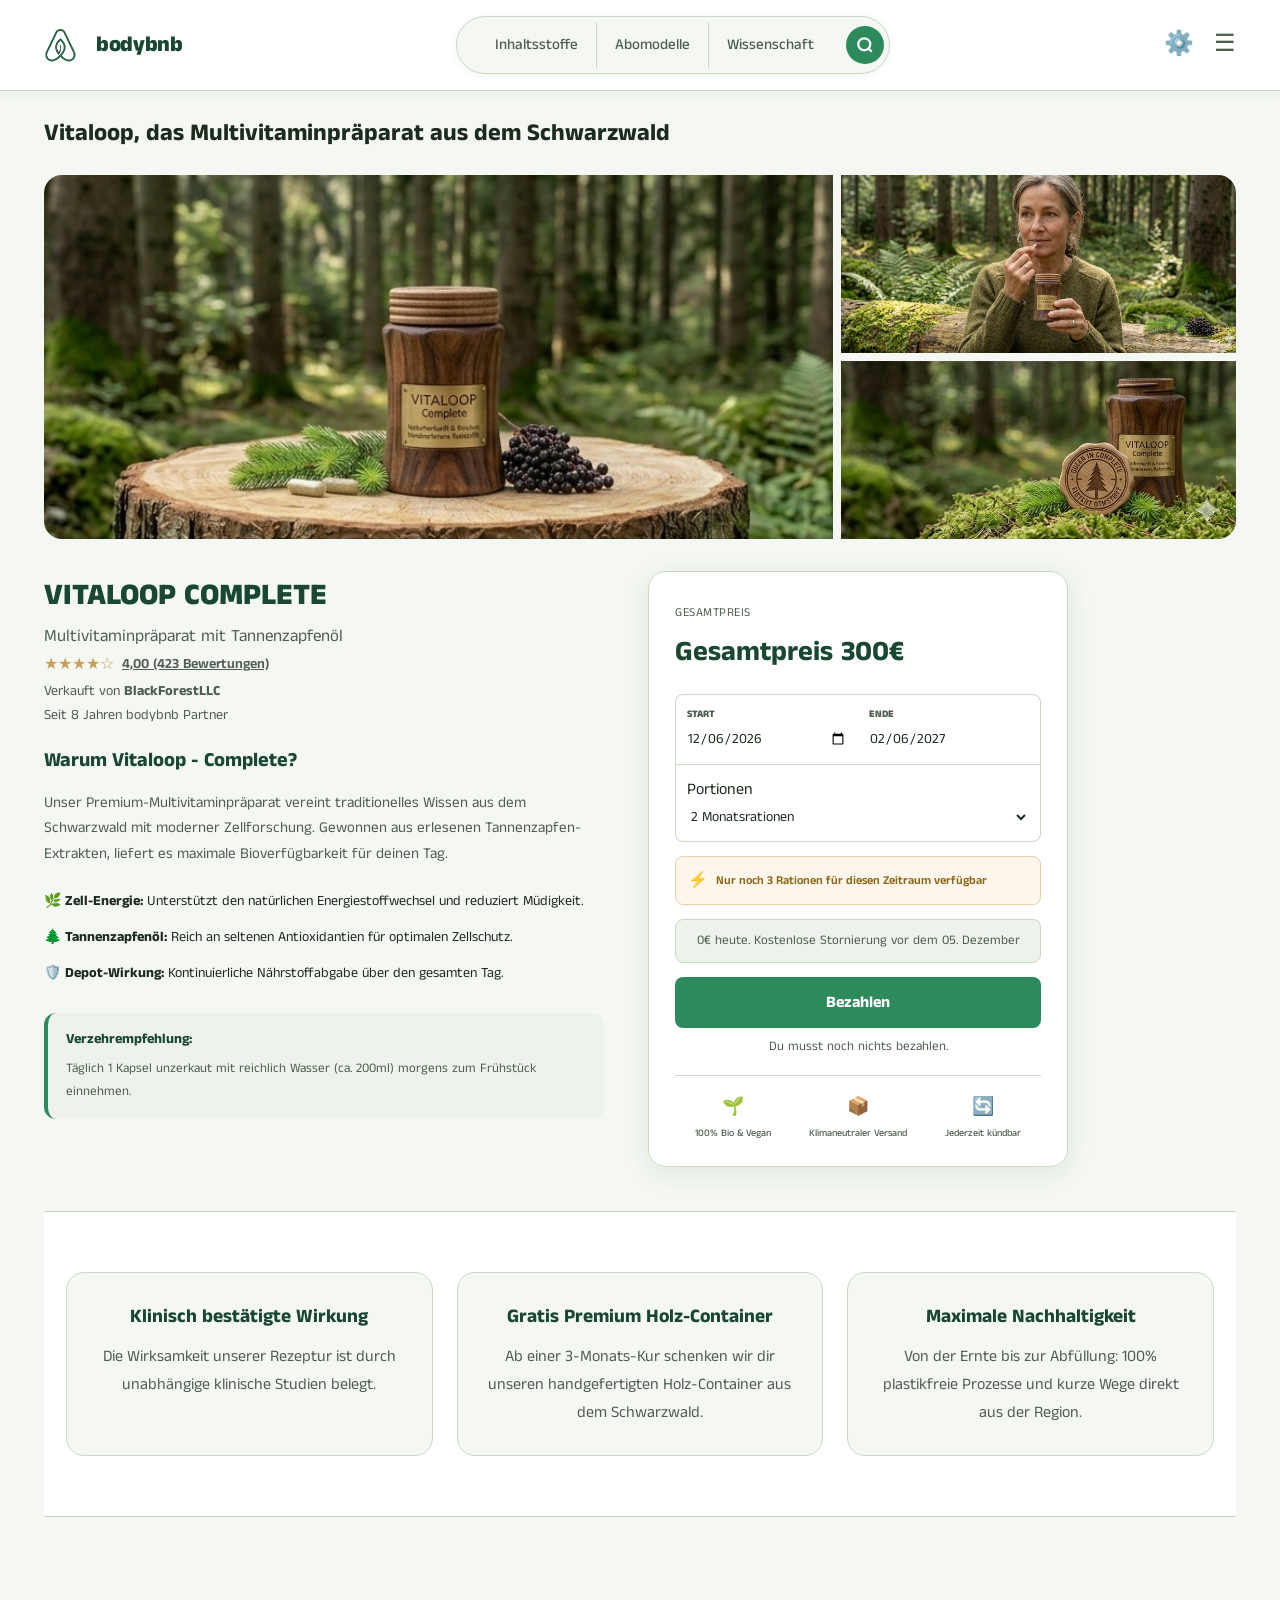
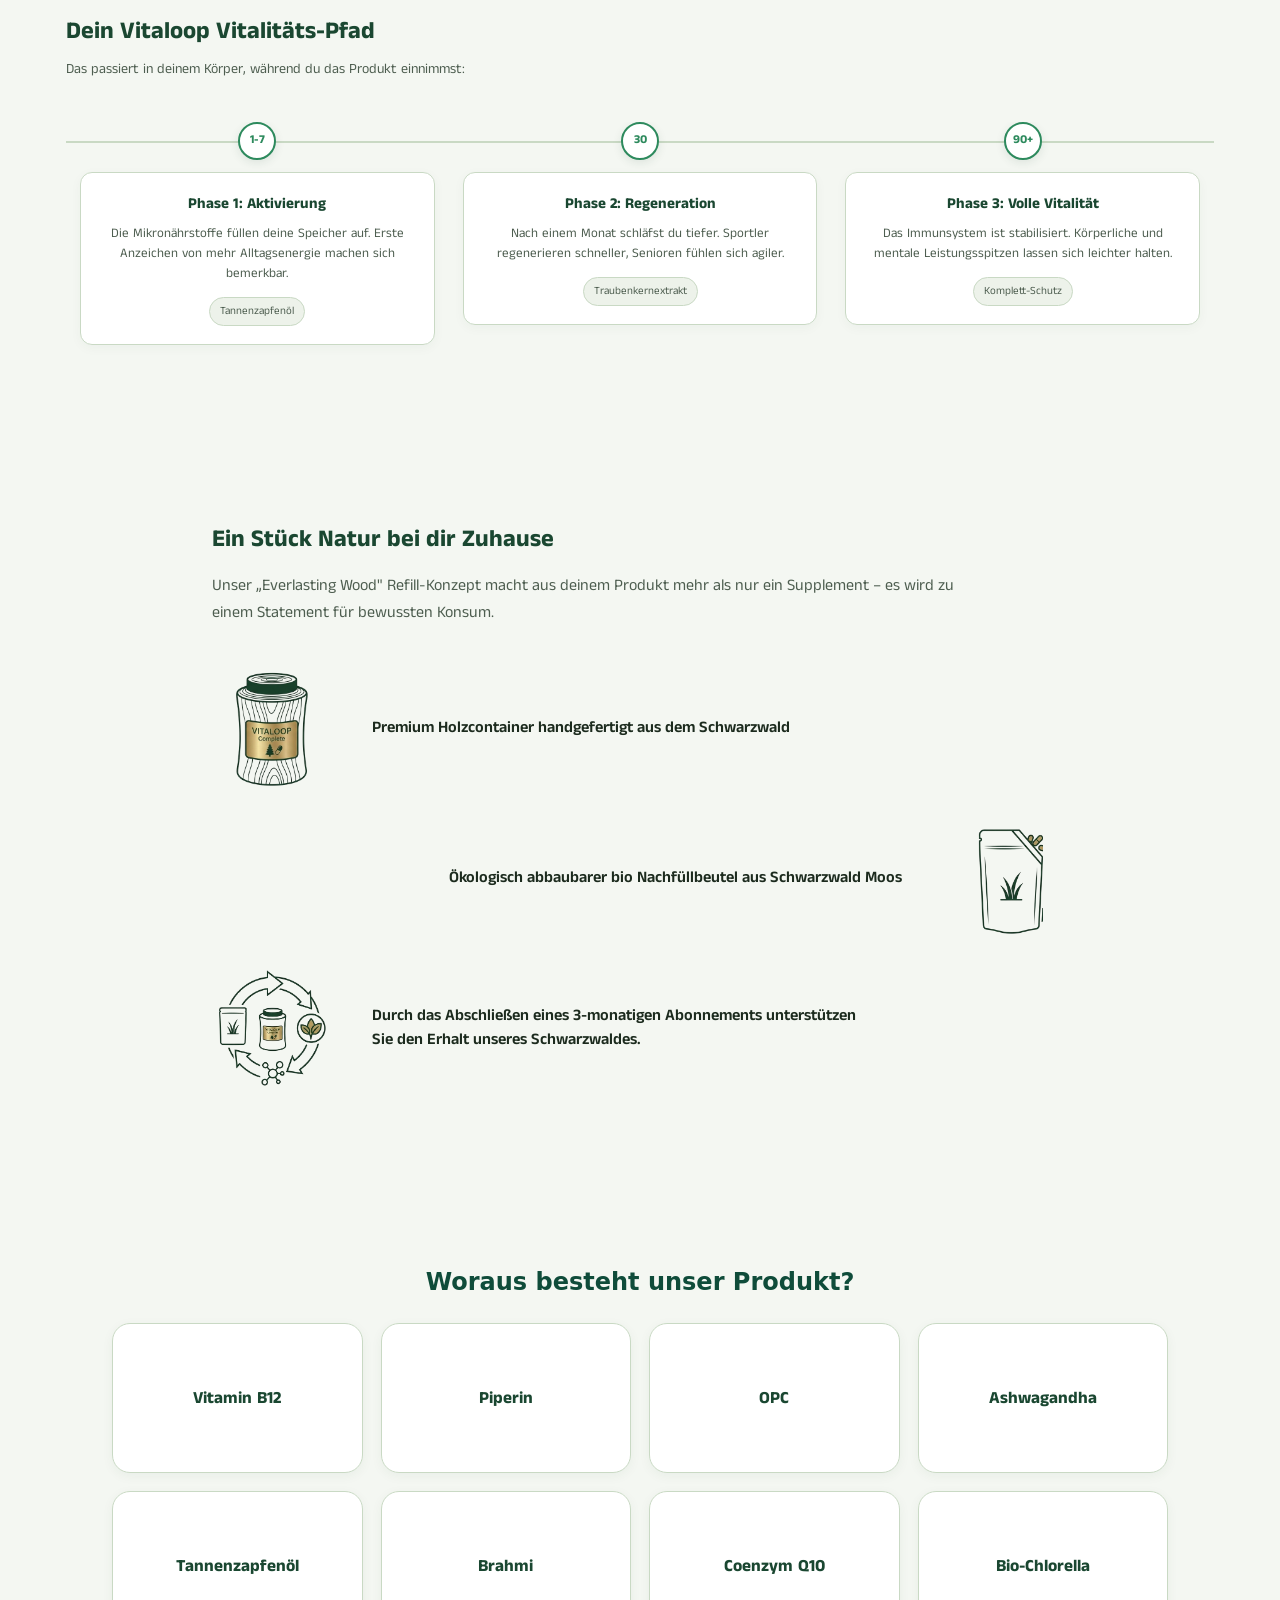
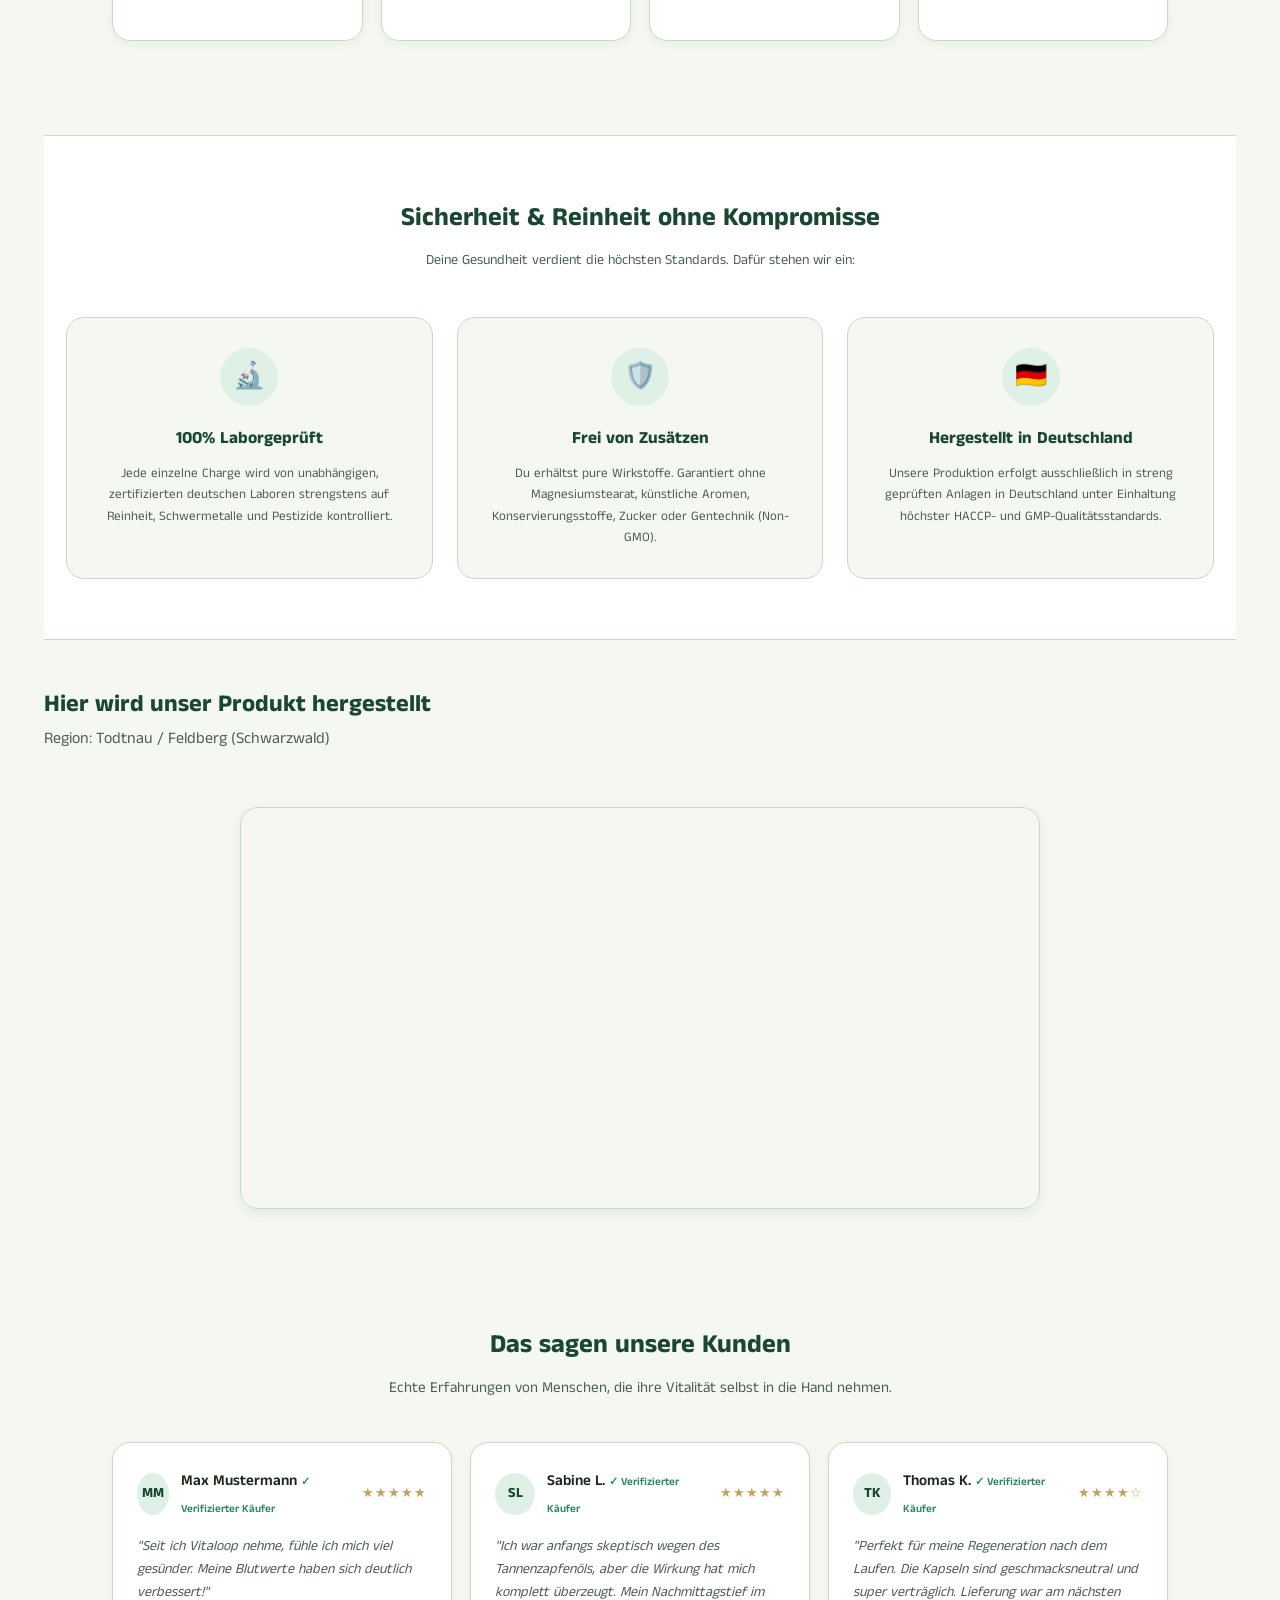
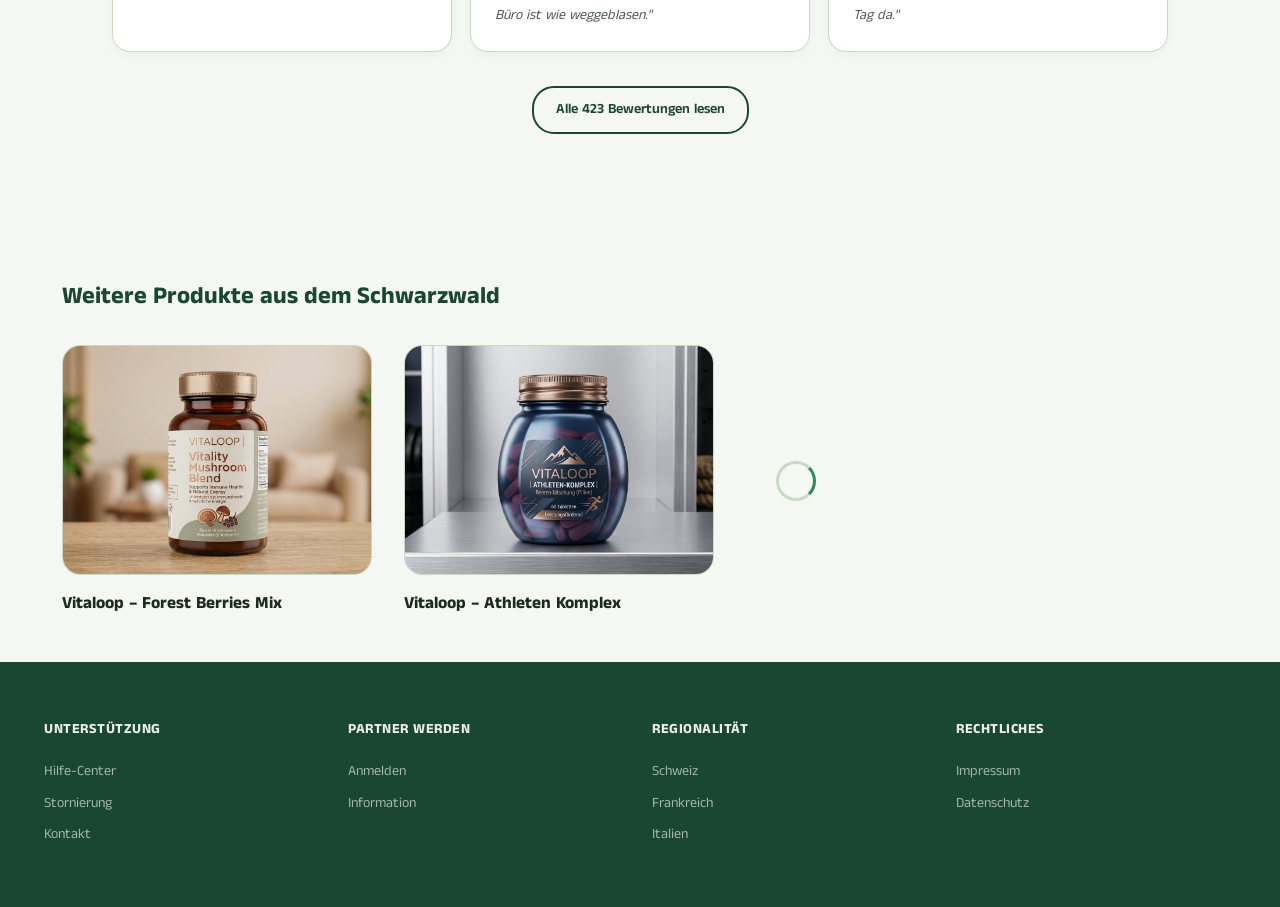
==== commit 631ac5c7: "Add files via upload" ====
--- a/index.html
+++ b/index.html
@@ -9,6 +9,229 @@
     <link rel="preconnect" href="https://fonts.gstatic.com" crossorigin>
     <link href="https://fonts.googleapis.com/css2?family=Anek+Tamil:wght@100..800&display=swap" rel="stylesheet">
     <link rel="stylesheet" href="style.css">
+
+    <style>
+        /* =====================================================
+           MOBILE-ONLY OPTIMIERUNGEN
+           Alles unter dieser Media Query betrifft NUR Mobile.
+           Am Desktop-Layout ändert sich nichts.
+           ===================================================== */
+        @media (max-width: 768px) {
+
+            /* --- HEADER: fixiert, immer sichtbar --- */
+            .header {
+                position: fixed;
+                top: 0; left: 0; right: 0;
+                width: 100%;
+                z-index: 3000;
+                padding: 10px 16px;
+                box-shadow: 0 2px 8px rgba(0,0,0,0.06);
+            }
+            /* Platz schaffen, damit Inhalt nicht hinter dem fixen Header verschwindet */
+            body { padding-top: 58px; }
+            .scroll-progress-container { top: 58px; }
+
+            .brand-name { font-size: 17px; }
+            .header-logo { height: 26px; }
+
+            /* --- NAV: in Burger-Menü verschoben, nicht mehr seitlich scrollbar --- */
+            .nav-search-container {
+                display: none !important; /* horizontale Navi komplett ausblenden */
+            }
+            .search-btn { display: none; }
+
+            /* Mobile Burger-Menü Inhalt: Inhaltsstoffe / Abomodelle / Wissenschaft */
+            #burger-modal .modal-content {
+                max-height: 80vh;
+                overflow-y: auto;
+            }
+            .mobile-nav-section {
+                border-top: 1px solid #eee;
+                margin-top: 8px;
+                padding-top: 8px;
+            }
+            .mobile-nav-section-title {
+                padding: 10px 20px 4px;
+                font-size: 12px;
+                font-weight: 700;
+                text-transform: uppercase;
+                color: #888;
+            }
+            .mobile-nav-section ul {
+                list-style: none;
+                margin: 0; padding: 0;
+            }
+            .mobile-nav-section ul li {
+                padding: 10px 20px;
+                font-size: 14px;
+                color: #333;
+            }
+            .mobile-nav-section ul li:hover {
+                background: #f4f7f5;
+                color: #2d8a5d;
+            }
+
+            .right-icons { gap: 16px; }
+
+            /* --- ACTION BAR --- */
+            .action-bar-top { padding: 14px 16px 8px; }
+            .product-main-title { font-size: 15px; }
+
+            /* =====================================================
+               BILDERGALERIE: Swipe-Karussell statt Grid
+               ===================================================== */
+            .gallery-grid {
+                display: flex !important;
+                overflow-x: auto;
+                scroll-snap-type: x mandatory;
+                -webkit-overflow-scrolling: touch;
+                padding: 0;
+                gap: 0;
+                margin: 0;
+                scrollbar-width: none;
+            }
+            .gallery-grid::-webkit-scrollbar { display: none; }
+
+            .main-image-container,
+            .side-images-container {
+                display: contents; /* löst die Grid-Wrapper auf, Bilder werden direkte Flex-Kinder */
+            }
+
+            .main-image-container img,
+            .gallery-img-small {
+                scroll-snap-align: start;
+                flex: 0 0 100%;
+                width: 100vw;
+                height: 280px;
+                object-fit: cover;
+                border-radius: 0 !important;
+            }
+
+            .side-image-wrapper {
+                flex: 0 0 100%;
+                position: relative;
+            }
+
+            /* =====================================================
+               GALERIE-VOLLBILD-MODAL: ein Bild nach dem anderen
+               ===================================================== */
+            .gallery-overlay {
+                display: none;
+                position: fixed;
+                inset: 0;
+                background: black;
+                z-index: 8000;
+            }
+            .gallery-overlay.active { display: block; }
+
+            .gallery-overlay .gallery-track {
+                display: flex;
+                width: 100%;
+                height: 100%;
+                overflow-x: auto;
+                scroll-snap-type: x mandatory;
+                -webkit-overflow-scrolling: touch;
+            }
+            .gallery-overlay .gallery-slide {
+                flex: 0 0 100%;
+                scroll-snap-align: center;
+                display: flex;
+                align-items: center;
+                justify-content: center;
+                height: 100%;
+            }
+            .gallery-overlay .gallery-slide img {
+                max-width: 100%;
+                max-height: 100%;
+                object-fit: contain;
+            }
+            .gallery-overlay .gallery-arrow { display: none; } /* Pfeile weg, dafür wischen */
+            .gallery-overlay .close-gallery-btn {
+                position: fixed;
+                top: 16px; right: 16px;
+                z-index: 8100;
+                font-size: 32px;
+            }
+            .gallery-overlay .gallery-caption {
+                position: fixed;
+                bottom: 20px;
+                left: 0; right: 0;
+                text-align: center;
+                color: white;
+                font-size: 13px;
+                z-index: 8100;
+            }
+
+            /* =====================================================
+               INHALTSSTOFFE: immer 2 Karten nebeneinander
+               ===================================================== */
+            .ingredients-grid {
+                grid-template-columns: repeat(2, 1fr) !important;
+                gap: 12px;
+                padding: 0 16px 16px;
+            }
+            .ingredient-card { height: 110px; }
+            .card-front, .card-back { font-size: 13px; padding: 10px; }
+            .card-back { font-size: 11px; }
+
+            /* =====================================================
+               WEITERE PRODUKTE: "mehr zum scrollen" andeuten
+               ===================================================== */
+            .more-products-section { padding: 0 0 0 16px; overflow: hidden; }
+            .products-carousel-wrapper {
+                overflow-x: auto;
+                -webkit-overflow-scrolling: touch;
+                padding-right: 16px;
+                padding-bottom: 14px;
+                /* letzte Karte leicht anschneiden, damit klar ist: hier geht's weiter */
+                scroll-snap-type: x proximity;
+            }
+            .product-card {
+                width: 78vw;
+                flex-shrink: 0;
+                scroll-snap-align: start;
+            }
+            .product-img-box { height: 200px; }
+            .carousel-indicator-box { display: none; }
+
+            /* Allgemeine Mobile-Anpassungen für ein "App-Gefühl" */
+            .booking-and-info { flex-direction: column; gap: 24px; padding: 0 16px; }
+            .main-content { padding: 16px 0; }
+            .booking-container { width: 100%; padding: 0; }
+            .sticky-box { position: static; }
+            .date-input-group { flex-direction: column; }
+            .date-input-group .field-item { border-bottom: 1px solid #ebebeb; }
+            .date-input-group .field-item:last-child { border-bottom: none; }
+
+            .usp-section { grid-template-columns: 1fr; padding: 24px 16px; gap: 14px; }
+            .refill-section { padding: 0 16px; margin: 28px auto; }
+            .refill-row { flex-direction: column !important; text-align: center !important; gap: 10px; }
+            .row-right { flex-direction: column !important; }
+            .refill-img-box { width: 80px; height: 80px; margin: 0 auto; }
+
+            .quality-guarantee-banner { padding: 32px 16px; }
+            .guarantee-grid { grid-template-columns: 1fr; gap: 24px; }
+
+            .map-section { width: 92%; }
+
+            .reviews-section { padding: 24px 16px; }
+            .reviews-grid { grid-template-columns: 1fr; gap: 14px; }
+
+            footer {
+                grid-template-columns: repeat(2, 1fr);
+                padding: 30px 16px;
+                gap: 24px;
+            }
+
+            .payment-methods-grid { grid-template-columns: 1fr; }
+            .modal-card { padding: 20px 16px; width: 100%; max-width: 100%; margin: 0 12px; }
+        }
+
+        @media (max-width: 380px) {
+            .product-title { font-size: 18px; }
+            footer { grid-template-columns: 1fr; }
+        }
+    </style>
 </head>
 <body>
     <div id="top"></div>
@@ -64,7 +287,7 @@
     </div>
 
    <div class="right-icons">
-    
+
     <div class="dropdown-wrapper">
         <span id="settings-trigger" style="cursor:pointer;">⚙️</span>
         <div id="country-modal" class="dropdown-popover">
@@ -84,10 +307,37 @@
         <span id="burger-trigger" style="cursor:pointer;">☰</span>
         <div id="burger-modal" class="dropdown-popover">
             <div class="modal-content">
-                <ul>
-                    <li><a href="#">Registrieren</a></li>
-                    <li><a href="#" class="logout-link">Ausloggen</a></li>
-                </ul>
+                
+
+                <!-- Nur auf Mobile sichtbar: Navigation, die am Desktop oben in der Leiste steht -->
+                <div class="mobile-nav-section">
+                    <div class="mobile-nav-section-title">Inhaltsstoffe</div>
+                    <ul>
+                        <li>Vitamin A</li>
+                        <li>Vitamin B</li>
+                        <li>Vitamin B12</li>
+                        <li>Vitamin C</li>
+                        <li>Vitamin D</li>
+                        <li>Vitamin E</li>
+                        <li>Vitamin K</li>
+                    </ul>
+                </div>
+                <div class="mobile-nav-section">
+                    <div class="mobile-nav-section-title">Abomodelle</div>
+                    <ul>
+                        <li>1 Monat</li>
+                        <li>3 Monate</li>
+                        <li>6 Monate</li>
+                        <li>12 Monate</li>
+                    </ul>
+                </div>
+                <div class="mobile-nav-section">
+                    <div class="mobile-nav-section-title">Wissenschaft</div>
+                    <ul>
+                        <li>Hersteller</li>
+                        <li>Information</li>
+                    </ul>
+                </div>
             </div>
         </div>
     </div>
@@ -101,22 +351,29 @@
     </div>
 </div>
 
-<section class="gallery-grid">
+<!-- ========== BILDERGALERIE ========== -->
+<section class="gallery-grid" id="mainGallery">
     <div class="main-image-container">
-        <img src="HeaderBild1.0.png" alt="Vitaloop Hauptbild" class="gallery-img-large">
+        <img src="HeaderBild1.0.png" alt="Vitaloop Hauptbild" class="gallery-img-large" data-gallery-index="0">
     </div>
     <div class="side-images-container">
         <div class="side-image-wrapper">
-            <img src="HeaderBild4.0.png" alt="Vitaloop Detail" class="gallery-img-small top-right">
+            <img src="HeaderBild4.0.png" alt="Vitaloop Detail" class="gallery-img-small top-right" data-gallery-index="1">
         </div>
         <div class="side-image-wrapper">
-            <img src="HeaderBild3.0.png" alt="Vitaloop Holzcontainer" class="gallery-img-small bottom-right">
-            <button id="show-all-photos">
-                <span>⠿</span> Alle Fotos anzeigen
-            </button>
+            <img src="HeaderBild3.0.png" alt="Vitaloop Holzcontainer" class="gallery-img-small bottom-right" data-gallery-index="2">
         </div>
     </div>
 </section>
+
+<!-- Punkte-Indikator nur für Mobile-Swipe-Galerie -->
+<div class="gallery-dots" id="galleryDots">
+    <span class="dot active"></span>
+    <span class="dot"></span>
+    <span class="dot"></span>
+</div>
+
+
 
 <main class="main-content">
 
@@ -138,7 +395,7 @@
     <p class="lead-text">
         Unser Premium-Multivitaminpräparat vereint traditionelles Wissen aus dem Schwarzwald mit moderner Zellforschung. Gewonnen aus erlesenen Tannenzapfen-Extrakten, liefert es maximale Bioverfügbarkeit für deinen Tag.
     </p>
-    
+
     <div class="benefits-list-clean">
         <div class="benefit-row">🌿 <strong>Zell-Energie:</strong> Unterstützt den natürlichen Energiestoffwechsel und reduziert Müdigkeit.</div>
         <div class="benefit-row">🌲 <strong>Tannenzapfenöl:</strong> Reich an seltenen Antioxidantien für optimalen Zellschutz.</div>
@@ -150,7 +407,7 @@
         <p>Täglich 1 Kapsel unzerkaut mit reichlich Wasser (ca. 200ml) morgens zum Frühstück einnehmen.</p>
     </div>
 </div>
-            
+
         </div>
 
        <div class="booking-container">
@@ -160,7 +417,7 @@
             <span class="price-label">Gesamtpreis</span>
             <h2 id="display-price">150€</h2>
         </div>
-        
+
         <div class="booking-fields">
             <div class="date-input-group">
                 <div class="field-item">
@@ -182,7 +439,7 @@
                 </select>
             </div>
         </div>
-        
+
         <div class="live-ticker">
             <span class="ticker-icon">⚡</span>
             <p>Nur noch 3 Rationen für diesen Zeitraum verfügbar</p>
@@ -191,10 +448,10 @@
         <div class="storno-info" id="storno-text">
             0€ heute. Kostenlose Stornierung bis 1 Tag vor Liefertermin
         </div>
-        
+
         <button class="btn-reserve" id="btn-pay-trigger">Bezahlen</button>
         <p class="small-text">Du musst noch nichts bezahlen.</p>
-        
+
         <hr class="divider">
         <div class="trust-badges">
             <div class="badge-item">
@@ -238,7 +495,7 @@
 
     <div class="timeline-scroll-wrapper">
         <div class="timeline-container-horizontal">
-            
+
             <div class="timeline-item-horizontal">
                 <div class="timeline-badge-horizontal">1-7</div>
                 <div class="timeline-content-horizontal">
@@ -275,7 +532,7 @@
     <section class="refill-section">
     <h2 class="refill-main-title">Ein Stück Natur bei dir Zuhause</h2>
     <p class="refill-subtitle">Unser „Everlasting Wood" Refill-Konzept macht aus deinem Produkt mehr als nur ein Supplement – es wird zu einem Statement für bewussten Konsum.</p>
-    
+
     <div class="refill-content-container">
         <div class="refill-row row-left">
             <div class="refill-img-box"><img src="Packung_01.png" alt="Premium Holzcontainer"></div>
@@ -302,9 +559,9 @@
 
    <section class="ingredients-section">
     <h2 style="text-align: center; padding: 20px; color: #0f4c3a; font-family: system-ui, sans-serif;">Woraus besteht unser Produkt?</h2>
-    
+
     <div class="ingredients-grid">
-        
+
         <div class="ingredient-card" onclick="flipCard(this)">
             <div class="card-inner">
                 <div class="card-front">
@@ -401,7 +658,7 @@
     <div class="guarantee-container">
         <h3 class="guarantee-title">Sicherheit & Reinheit ohne Kompromisse</h3>
         <p class="guarantee-subtitle">Deine Gesundheit verdient die höchsten Standards. Dafür stehen wir ein:</p>
-        
+
         <div class="guarantee-grid">
             <div class="guarantee-item">
                 <div class="guarantee-icon-wrapper">
@@ -452,10 +709,8 @@
         <p>Echte Erfahrungen von Menschen, die ihre Vitalität selbst in die Hand nehmen.</p>
     </div>
 
-    <!-- Das Kachel-Grid -->
     <div class="reviews-grid">
-        
-        <!-- Bewertung 1 (Max Mustermann) -->
+
         <div class="review-card">
             <div class="review-card-header">
                 <div class="user-avatar">MM</div>
@@ -468,7 +723,6 @@
             <p class="review-text">"Seit ich Vitaloop nehme, fühle ich mich viel gesünder. Meine Blutwerte haben sich deutlich verbessert!"</p>
         </div>
 
-        <!-- Bewertung 2 -->
         <div class="review-card">
             <div class="review-card-header">
                 <div class="user-avatar">SL</div>
@@ -481,7 +735,6 @@
             <p class="review-text">"Ich war anfangs skeptisch wegen des Tannenzapfenöls, aber die Wirkung hat mich komplett überzeugt. Mein Nachmittagstief im Büro ist wie weggeblasen."</p>
         </div>
 
-        <!-- Bewertung 3 -->
         <div class="review-card">
             <div class="review-card-header">
                 <div class="user-avatar">TK</div>
@@ -496,7 +749,6 @@
 
     </div>
 
-    <!-- Der verfeinerte Link für alle Bewertungen -->
     <div class="reviews-footer">
         <a href="#" class="btn-all-reviews">Alle 423 Bewertungen lesen</a>
     </div>
@@ -507,7 +759,7 @@
 <section class="more-products-section">
     <h2 class="more-products-title">Weitere Produkte aus dem Schwarzwald</h2>
     <div class="products-carousel-wrapper">
-        
+
         <a href="forest-berries.html" class="product-card-link">
             <div class="product-card">
                 <div class="product-img-box"><img src="Produkt_03.png" alt="Vitaloop - Forest Berries Mix"></div>
@@ -561,26 +813,81 @@
     </div>
 </footer>
 
+<!-- ========== GALERIE-VOLLBILD-MODAL ========== -->
 <div id="galleryModal" class="gallery-overlay">
     <button class="close-gallery-btn" id="closeGallery">&times;</button>
-
     <button class="gallery-arrow arrow-left" id="prevImage">&#10094;</button>
 
-    <div class="gallery-content">
-        <img id="activeGalleryImage" src="dein-bild1.jpg" alt="Vitaloop Produktansicht">
-        <div id="galleryCaption" class="gallery-caption">Ansicht 1 von 3</div>
-    </div>
+    <div class="gallery-track" id="galleryTrack">
+        <div class="gallery-slide"><img src="HeaderBild1.0.png" alt="Vitaloop Hauptbild"></div>
+        <div class="gallery-slide"><img src="HeaderBild4.0.png" alt="Vitaloop Detail"></div>
+        <div class="gallery-slide"><img src="HeaderBild3.0.png" alt="Vitaloop Holzcontainer"></div>
+    </div>
+    <div id="galleryCaption" class="gallery-caption">Ansicht 1 von 3</div>
 
     <button class="gallery-arrow arrow-right" id="nextImage">&#10095;</button>
 </div>
 
 <script>
     function flipCard(cardElement) {
-        // Prüft, ob das Element im HTML existiert und schaltet die Drehung um
         if (cardElement) {
             cardElement.classList.toggle('flipped');
         }
     }
+
+    // ===========================================
+    // MOBILE BILDERGALERIE: Punkte synchron zum Swipe
+    // ===========================================
+    const mainGallery = document.getElementById('mainGallery');
+    const galleryDots = document.getElementById('galleryDots');
+
+    if (mainGallery && galleryDots) {
+        mainGallery.addEventListener('scroll', () => {
+            const index = Math.round(mainGallery.scrollLeft / mainGallery.clientWidth);
+            galleryDots.querySelectorAll('.dot').forEach((dot, i) => {
+                dot.classList.toggle('active', i === index);
+            });
+        });
+    }
+
+    // ===========================================
+    // GALERIE VOLLBILD-MODAL (ein Bild nach dem anderen, swipebar)
+    // ===========================================
+    const showAllBtn = document.getElementById('show-all-photos');
+    const galleryModal = document.getElementById('galleryModal');
+    const galleryTrack = document.getElementById('galleryTrack');
+    const galleryCaption = document.getElementById('galleryCaption');
+    const closeGalleryBtn = document.getElementById('closeGallery');
+    const prevImageBtn = document.getElementById('prevImage');
+    const nextImageBtn = document.getElementById('nextImage');
+    const totalSlides = galleryTrack ? galleryTrack.children.length : 0;
+
+    function updateCaption() {
+        if (!galleryTrack || !galleryCaption) return;
+        const index = Math.round(galleryTrack.scrollLeft / galleryTrack.clientWidth);
+        galleryCaption.innerText = `Ansicht ${index + 1} von ${totalSlides}`;
+    }
+
+    showAllBtn?.addEventListener('click', () => {
+        galleryModal.classList.add('active');
+        galleryModal.style.display = 'block';
+        galleryTrack.scrollLeft = 0;
+        updateCaption();
+    });
+
+    closeGalleryBtn?.addEventListener('click', () => {
+        galleryModal.classList.remove('active');
+        galleryModal.style.display = 'none';
+    });
+
+    galleryTrack?.addEventListener('scroll', updateCaption);
+
+    prevImageBtn?.addEventListener('click', () => {
+        galleryTrack.scrollBy({ left: -galleryTrack.clientWidth, behavior: 'smooth' });
+    });
+    nextImageBtn?.addEventListener('click', () => {
+        galleryTrack.scrollBy({ left: galleryTrack.clientWidth, behavior: 'smooth' });
+    });
 </script>
 
 <div id="paymentModal" class="modal-overlay">
@@ -588,7 +895,7 @@
         <button class="close-modal-btn" id="closeModal">&times;</button>
         <h3>Deine Bestellung</h3>
         <p class="modal-subtitle">Zusammenfassung deines BodyBnB Abos</p>
-        
+
         <div class="modal-summary-box">
             <div class="summary-item"><strong>Produkt:</strong> <span>Vitaloop - Complete</span></div>
             <div class="summary-item"><strong>Start-Datum:</strong> <span id="modal-start-date">-</span></div>
